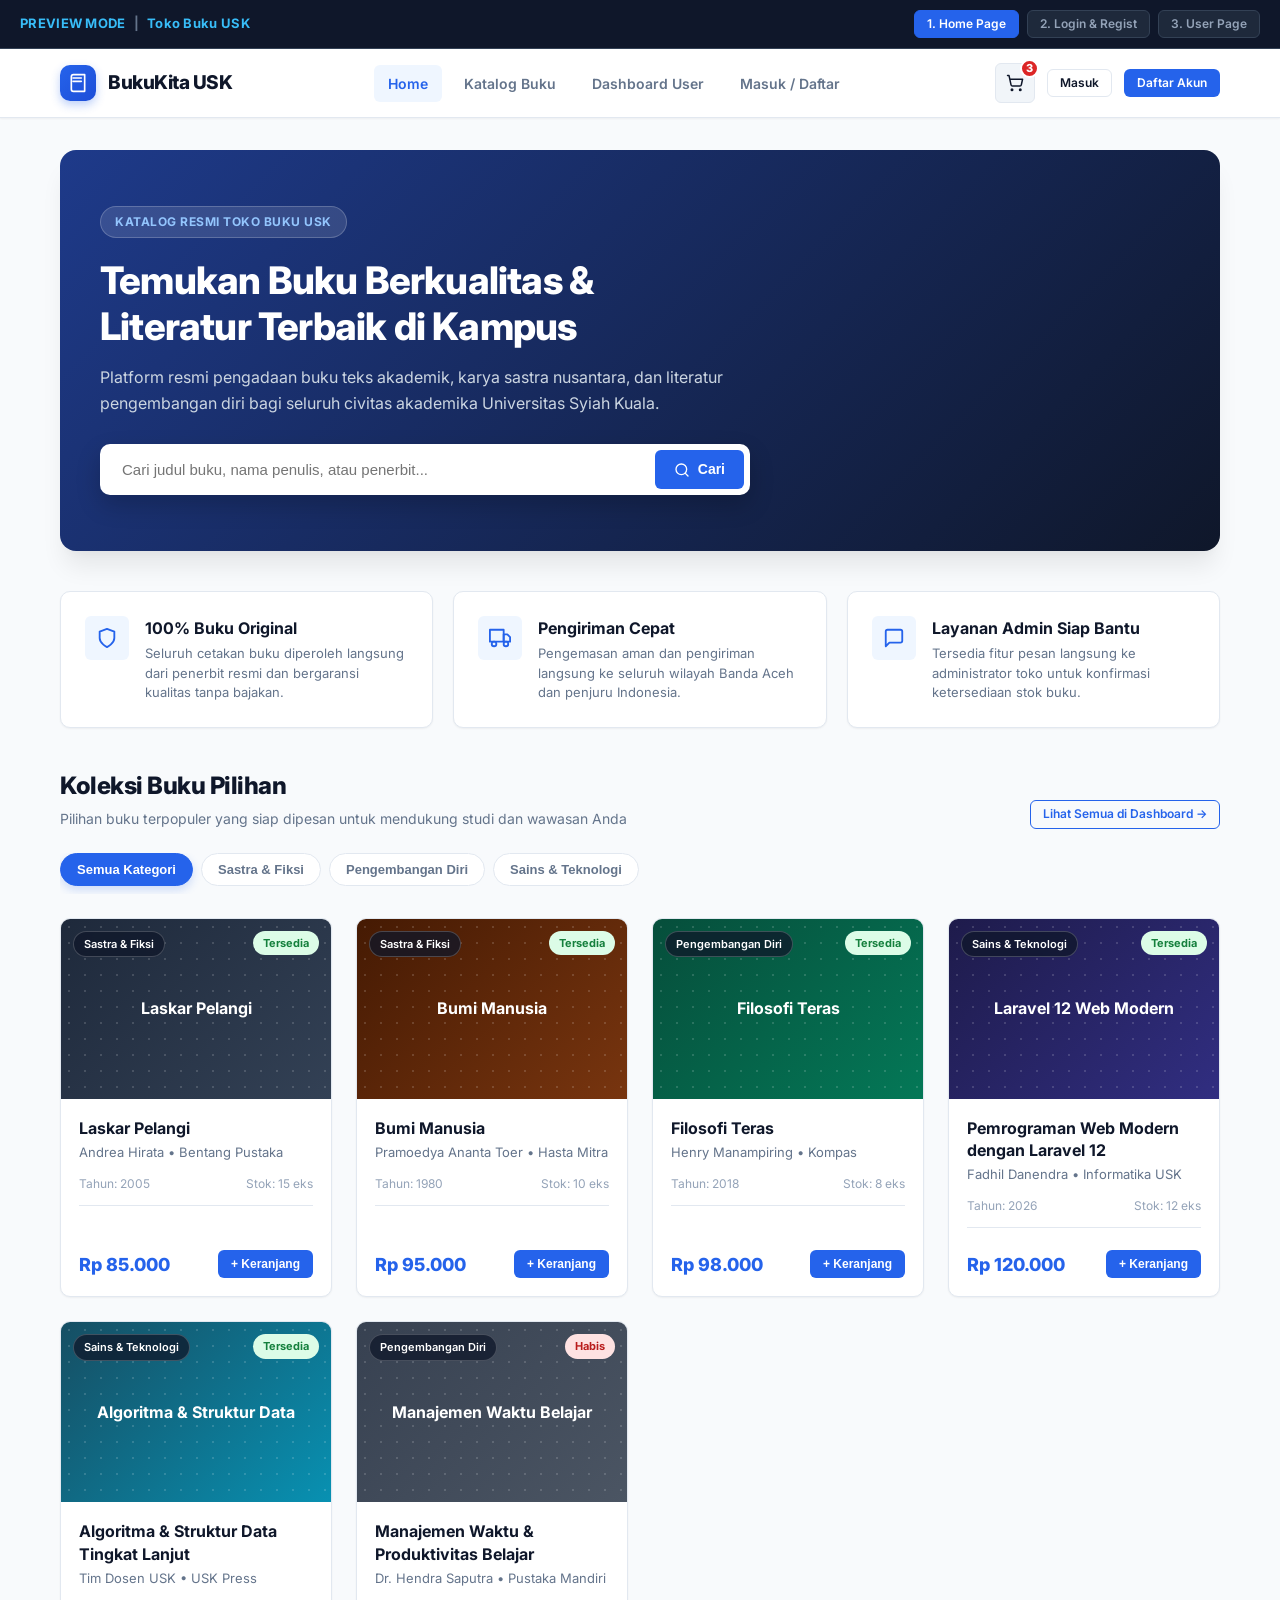
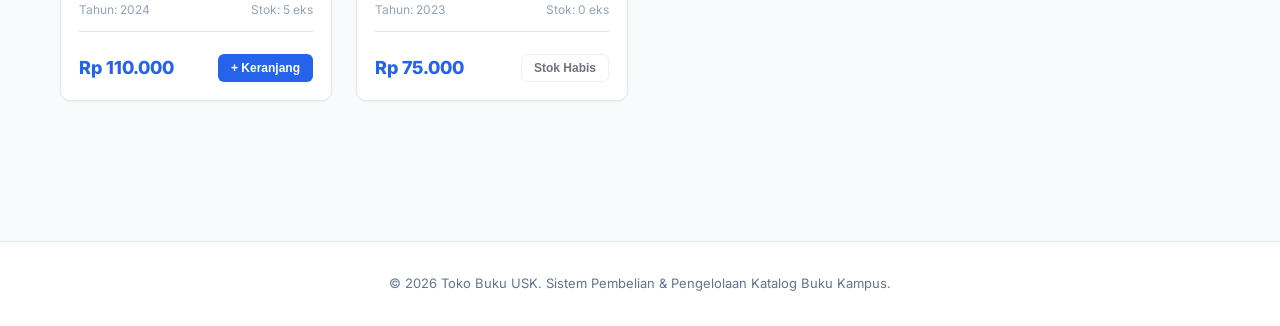
==== index.html @ 853ed067 "first commit: frontend preview Toko Buku USK" ====
<!DOCTYPE html>
<html lang="id">
<head>
    <meta charset="UTF-8">
    <meta name="viewport" content="width=device-width, initial-scale=1.0">
    <title>Toko Buku USK - Home & Katalog Buku</title>
    <link rel="preconnect" href="https://fonts.googleapis.com">
    <link rel="preconnect" href="https://fonts.gstatic.com" crossorigin>
    <link href="https://fonts.googleapis.com/css2?family=Inter:wght@400;500;600;700;800&display=swap" rel="stylesheet">
    <link rel="stylesheet" href="css/style.css">
</head>
<body>
    <div class="preview-bar">
        <div class="preview-bar-brand">
            <span>PREVIEW MODE</span>
            <span style="color: #64748b;">|</span>
            <span>Toko Buku USK</span>
        </div>
        <div class="preview-bar-links">
            <a href="index.html" class="preview-bar-link active">1. Home Page</a>
            <a href="auth.html" class="preview-bar-link">2. Login &amp; Regist</a>
            <a href="user.html" class="preview-bar-link">3. User Page</a>
        </div>
    </div>

    <header class="main-header">
        <div class="header-container">
            <a href="index.html" class="logo-brand">
                <div class="logo-icon">
                    <svg width="20" height="20" viewBox="0 0 24 24" fill="none" stroke="currentColor" stroke-width="2" stroke-linecap="round" stroke-linejoin="round"><path d="M4 19.5v-15A2.5 2.5 0 0 1 6.5 2H20v20H6.5a2.5 2.5 0 0 1-2.5-2.5Z"/><path d="M6 6h10"/><path d="M6 10h10"/></svg>
                </div>
                <span>BukuKita USK</span>
            </a>

            <nav class="main-nav">
                <a href="index.html" class="nav-item active">Home</a>
                <a href="#katalog" class="nav-item">Katalog Buku</a>
                <a href="user.html" class="nav-item">Dashboard User</a>
                <a href="auth.html" class="nav-item">Masuk / Daftar</a>
            </nav>

            <div class="header-actions">
                <a href="user.html" class="cart-button" title="Keranjang Belanja">
                    <svg width="18" height="18" viewBox="0 0 24 24" fill="none" stroke="currentColor" stroke-width="2" stroke-linecap="round" stroke-linejoin="round"><circle cx="8" cy="21" r="1"/><circle cx="19" cy="21" r="1"/><path d="M2.05 2.05h2l2.66 12.42a2 2 0 0 0 2 1.58h9.78a2 2 0 0 0 1.95-1.57l1.65-7.43H5.12"/></svg>
                    <span class="cart-count">3</span>
                </a>
                <a href="auth.html" class="btn btn-secondary btn-sm">Masuk</a>
                <a href="auth.html" class="btn btn-primary btn-sm">Daftar Akun</a>
            </div>
        </div>
    </header>

    <main class="container">
        <section class="hero-section">
            <div class="hero-content">
                <div class="hero-tag">
                    <span>KATALOG RESMI TOKO BUKU USK</span>
                </div>
                <h1 class="hero-title">Temukan Buku Berkualitas &amp; Literatur Terbaik di Kampus</h1>
                <p class="hero-subtitle">Platform resmi pengadaan buku teks akademik, karya sastra nusantara, dan literatur pengembangan diri bagi seluruh civitas akademika Universitas Syiah Kuala.</p>
                <div class="hero-search-box">
                    <input type="text" class="hero-search-input" id="search-input" placeholder="Cari judul buku, nama penulis, atau penerbit..." onkeyup="searchBooks(this.value)">
                    <button class="btn btn-primary" onclick="searchBooks(document.getElementById('search-input').value)">
                        <svg width="16" height="16" viewBox="0 0 24 24" fill="none" stroke="currentColor" stroke-width="2" stroke-linecap="round" stroke-linejoin="round"><circle cx="11" cy="11" r="8"/><path d="m21 21-4.3-4.3"/></svg>
                        <span>Cari</span>
                    </button>
                </div>
            </div>
        </section>

        <section class="features-grid">
            <div class="feature-card">
                <div class="feature-icon-wrapper">
                    <svg width="22" height="22" viewBox="0 0 24 24" fill="none" stroke="currentColor" stroke-width="2" stroke-linecap="round" stroke-linejoin="round"><path d="M12 22s8-4 8-10V5l-8-3-8 3v7c0 6 8 10 8 10z"/></svg>
                </div>
                <div>
                    <h3 class="feature-title">100% Buku Original</h3>
                    <p class="feature-desc">Seluruh cetakan buku diperoleh langsung dari penerbit resmi dan bergaransi kualitas tanpa bajakan.</p>
                </div>
            </div>
            <div class="feature-card">
                <div class="feature-icon-wrapper">
                    <svg width="22" height="22" viewBox="0 0 24 24" fill="none" stroke="currentColor" stroke-width="2" stroke-linecap="round" stroke-linejoin="round"><rect x="1" y="3" width="15" height="13"/><polygon points="16 8 20 8 23 11 23 16 16 16 16 8"/><circle cx="5.5" cy="18.5" r="2.5"/><circle cx="18.5" cy="18.5" r="2.5"/></svg>
                </div>
                <div>
                    <h3 class="feature-title">Pengiriman Cepat</h3>
                    <p class="feature-desc">Pengemasan aman dan pengiriman langsung ke seluruh wilayah Banda Aceh dan penjuru Indonesia.</p>
                </div>
            </div>
            <div class="feature-card">
                <div class="feature-icon-wrapper">
                    <svg width="22" height="22" viewBox="0 0 24 24" fill="none" stroke="currentColor" stroke-width="2" stroke-linecap="round" stroke-linejoin="round"><path d="M21 15a2 2 0 0 1-2 2H7l-4 4V5a2 2 0 0 1 2-2h14a2 2 0 0 1 2 2z"/></svg>
                </div>
                <div>
                    <h3 class="feature-title">Layanan Admin Siap Bantu</h3>
                    <p class="feature-desc">Tersedia fitur pesan langsung ke administrator toko untuk konfirmasi ketersediaan stok buku.</p>
                </div>
            </div>
        </section>

        <section id="katalog">
            <div class="section-header">
                <div>
                    <h2 class="section-title">Koleksi Buku Pilihan</h2>
                    <p class="section-desc">Pilihan buku terpopuler yang siap dipesan untuk mendukung studi dan wawasan Anda</p>
                </div>
                <a href="user.html" class="btn btn-outline btn-sm">Lihat Semua di Dashboard &rarr;</a>
            </div>

            <div class="category-filter-bar">
                <button class="category-pill active" onclick="filterCategory('all', this)">Semua Kategori</button>
                <button class="category-pill" onclick="filterCategory('Sastra & Fiksi', this)">Sastra &amp; Fiksi</button>
                <button class="category-pill" onclick="filterCategory('Pengembangan Diri', this)">Pengembangan Diri</button>
                <button class="category-pill" onclick="filterCategory('Sains & Teknologi', this)">Sains &amp; Teknologi</button>
            </div>

            <div class="book-grid">
                <div class="book-card" data-category="Sastra & Fiksi" data-title="Laskar Pelangi" data-author="Andrea Hirata">
                    <div class="book-cover">
                        <div class="book-cover-pattern"></div>
                        <span class="book-category-badge">Sastra &amp; Fiksi</span>
                        <span class="book-status-badge badge-tersedia">Tersedia</span>
                        <div class="book-cover-content">
                            <div class="book-cover-title">Laskar Pelangi</div>
                        </div>
                    </div>
                    <div class="book-body">
                        <h3 class="book-title">Laskar Pelangi</h3>
                        <p class="book-author">Andrea Hirata &bull; Bentang Pustaka</p>
                        <div class="book-meta">
                            <span>Tahun: 2005</span>
                            <span>Stok: 15 eks</span>
                        </div>
                        <div class="book-price-row">
                            <span class="book-price">Rp 85.000</span>
                            <button class="btn btn-primary btn-sm" onclick="addToCart(1)">+ Keranjang</button>
                        </div>
                    </div>
                </div>

                <div class="book-card" data-category="Sastra & Fiksi" data-title="Bumi Manusia" data-author="Pramoedya Ananta Toer">
                    <div class="book-cover" style="background: linear-gradient(135deg, #451a03, #78350f);">
                        <div class="book-cover-pattern"></div>
                        <span class="book-category-badge">Sastra &amp; Fiksi</span>
                        <span class="book-status-badge badge-tersedia">Tersedia</span>
                        <div class="book-cover-content">
                            <div class="book-cover-title">Bumi Manusia</div>
                        </div>
                    </div>
                    <div class="book-body">
                        <h3 class="book-title">Bumi Manusia</h3>
                        <p class="book-author">Pramoedya Ananta Toer &bull; Hasta Mitra</p>
                        <div class="book-meta">
                            <span>Tahun: 1980</span>
                            <span>Stok: 10 eks</span>
                        </div>
                        <div class="book-price-row">
                            <span class="book-price">Rp 95.000</span>
                            <button class="btn btn-primary btn-sm" onclick="addToCart(2)">+ Keranjang</button>
                        </div>
                    </div>
                </div>

                <div class="book-card" data-category="Pengembangan Diri" data-title="Filosofi Teras" data-author="Henry Manampiring">
                    <div class="book-cover" style="background: linear-gradient(135deg, #064e3b, #047857);">
                        <div class="book-cover-pattern"></div>
                        <span class="book-category-badge">Pengembangan Diri</span>
                        <span class="book-status-badge badge-tersedia">Tersedia</span>
                        <div class="book-cover-content">
                            <div class="book-cover-title">Filosofi Teras</div>
                        </div>
                    </div>
                    <div class="book-body">
                        <h3 class="book-title">Filosofi Teras</h3>
                        <p class="book-author">Henry Manampiring &bull; Kompas</p>
                        <div class="book-meta">
                            <span>Tahun: 2018</span>
                            <span>Stok: 8 eks</span>
                        </div>
                        <div class="book-price-row">
                            <span class="book-price">Rp 98.000</span>
                            <button class="btn btn-primary btn-sm" onclick="addToCart(3)">+ Keranjang</button>
                        </div>
                    </div>
                </div>

                <div class="book-card" data-category="Sains & Teknologi" data-title="Pemrograman Web Modern dengan Laravel 12" data-author="Fadhil Danendra">
                    <div class="book-cover" style="background: linear-gradient(135deg, #1e1b4b, #312e81);">
                        <div class="book-cover-pattern"></div>
                        <span class="book-category-badge">Sains &amp; Teknologi</span>
                        <span class="book-status-badge badge-tersedia">Tersedia</span>
                        <div class="book-cover-content">
                            <div class="book-cover-title">Laravel 12 Web Modern</div>
                        </div>
                    </div>
                    <div class="book-body">
                        <h3 class="book-title">Pemrograman Web Modern dengan Laravel 12</h3>
                        <p class="book-author">Fadhil Danendra &bull; Informatika USK</p>
                        <div class="book-meta">
                            <span>Tahun: 2026</span>
                            <span>Stok: 12 eks</span>
                        </div>
                        <div class="book-price-row">
                            <span class="book-price">Rp 120.000</span>
                            <button class="btn btn-primary btn-sm" onclick="addToCart(4)">+ Keranjang</button>
                        </div>
                    </div>
                </div>

                <div class="book-card" data-category="Sains & Teknologi" data-title="Algoritma & Struktur Data Tingkat Lanjut" data-author="Tim Dosen USK">
                    <div class="book-cover" style="background: linear-gradient(135deg, #164e63, #0891b2);">
                        <div class="book-cover-pattern"></div>
                        <span class="book-category-badge">Sains &amp; Teknologi</span>
                        <span class="book-status-badge badge-tersedia">Tersedia</span>
                        <div class="book-cover-content">
                            <div class="book-cover-title">Algoritma &amp; Struktur Data</div>
                        </div>
                    </div>
                    <div class="book-body">
                        <h3 class="book-title">Algoritma &amp; Struktur Data Tingkat Lanjut</h3>
                        <p class="book-author">Tim Dosen USK &bull; USK Press</p>
                        <div class="book-meta">
                            <span>Tahun: 2024</span>
                            <span>Stok: 5 eks</span>
                        </div>
                        <div class="book-price-row">
                            <span class="book-price">Rp 110.000</span>
                            <button class="btn btn-primary btn-sm" onclick="addToCart(5)">+ Keranjang</button>
                        </div>
                    </div>
                </div>

                <div class="book-card" data-category="Pengembangan Diri" data-title="Manajemen Waktu & Produktivitas Belajar" data-author="Dr. Hendra Saputra">
                    <div class="book-cover" style="background: linear-gradient(135deg, #374151, #4b5563);">
                        <div class="book-cover-pattern"></div>
                        <span class="book-category-badge">Pengembangan Diri</span>
                        <span class="book-status-badge badge-habis">Habis</span>
                        <div class="book-cover-content">
                            <div class="book-cover-title">Manajemen Waktu Belajar</div>
                        </div>
                    </div>
                    <div class="book-body">
                        <h3 class="book-title">Manajemen Waktu &amp; Produktivitas Belajar</h3>
                        <p class="book-author">Dr. Hendra Saputra &bull; Pustaka Mandiri</p>
                        <div class="book-meta">
                            <span>Tahun: 2023</span>
                            <span>Stok: 0 eks</span>
                        </div>
                        <div class="book-price-row">
                            <span class="book-price">Rp 75.000</span>
                            <button class="btn btn-secondary btn-sm" disabled style="opacity:0.6; cursor:not-allowed;">Stok Habis</button>
                        </div>
                    </div>
                </div>
            </div>
        </section>
    </main>

    <footer class="footer">
        <p>&copy; 2026 Toko Buku USK. Sistem Pembelian &amp; Pengelolaan Katalog Buku Kampus.</p>
    </footer>

    <script src="js/app.js"></script>
</body>
</html>
---- css/style.css ----
:root {
    --primary: #2563eb;
    --primary-hover: #1d4ed8;
    --primary-light: #eff6ff;
    --primary-border: #bfdbfe;
    --success: #16a34a;
    --success-light: #f0fdf4;
    --success-border: #bbf7d0;
    --warning: #d97706;
    --warning-light: #fffbeb;
    --warning-border: #fde68a;
    --danger: #dc2626;
    --danger-light: #fef2f2;
    --danger-border: #fecaca;
    --background: #f8fafc;
    --surface: #ffffff;
    --surface-secondary: #f1f5f9;
    --text-main: #0f172a;
    --text-muted: #64748b;
    --text-light: #94a3b8;
    --border-color: #e2e8f0;
    --border-dark: #cbd5e1;
    --radius-sm: 6px;
    --radius: 10px;
    --radius-lg: 16px;
    --radius-full: 9999px;
    --shadow-sm: 0 1px 2px 0 rgba(0, 0, 0, 0.05);
    --shadow: 0 4px 6px -1px rgba(0, 0, 0, 0.06), 0 2px 4px -2px rgba(0, 0, 0, 0.04);
    --shadow-md: 0 10px 15px -3px rgba(0, 0, 0, 0.08), 0 4px 6px -4px rgba(0, 0, 0, 0.03);
    --shadow-lg: 0 20px 25px -5px rgba(0, 0, 0, 0.08), 0 8px 10px -6px rgba(0, 0, 0, 0.03);
    --transition: all 0.2s ease-in-out;
}

* {
    box-sizing: border-box;
    margin: 0;
    padding: 0;
}

body {
    font-family: 'Inter', system-ui, -apple-system, BlinkMacSystemFont, 'Segoe UI', Roboto, sans-serif;
    background-color: var(--background);
    color: var(--text-main);
    line-height: 1.5;
    -webkit-font-smoothing: antialiased;
}

a {
    color: var(--primary);
    text-decoration: none;
    transition: var(--transition);
}

a:hover {
    color: var(--primary-hover);
}

.preview-bar {
    background: #0f172a;
    color: #e2e8f0;
    font-size: 13px;
    padding: 10px 20px;
    display: flex;
    justify-content: space-between;
    align-items: center;
    border-bottom: 1px solid #334155;
    position: sticky;
    top: 0;
    z-index: 1000;
}

.preview-bar-brand {
    display: flex;
    align-items: center;
    gap: 8px;
    font-weight: 700;
    color: #38bdf8;
    letter-spacing: 0.3px;
}

.preview-bar-links {
    display: flex;
    gap: 8px;
}

.preview-bar-link {
    color: #94a3b8;
    padding: 4px 12px;
    border-radius: var(--radius-sm);
    font-size: 12px;
    font-weight: 600;
    background: #1e293b;
    border: 1px solid #334155;
    transition: var(--transition);
}

.preview-bar-link:hover,
.preview-bar-link.active {
    color: #ffffff;
    background: #2563eb;
    border-color: #2563eb;
}

.main-header {
    background: var(--surface);
    border-bottom: 1px solid var(--border-color);
    position: sticky;
    top: 41px;
    z-index: 900;
    box-shadow: var(--shadow-sm);
}

.header-container {
    max-width: 1200px;
    margin: 0 auto;
    padding: 14px 20px;
    display: flex;
    justify-content: space-between;
    align-items: center;
    gap: 20px;
}

.logo-brand {
    display: flex;
    align-items: center;
    gap: 12px;
    font-size: 19px;
    font-weight: 800;
    color: var(--text-main);
    letter-spacing: -0.5px;
}

.logo-icon {
    width: 36px;
    height: 36px;
    border-radius: var(--radius);
    background: linear-gradient(135deg, #2563eb, #1d4ed8);
    display: flex;
    align-items: center;
    justify-content: center;
    color: #ffffff;
    box-shadow: 0 4px 10px rgba(37, 99, 235, 0.3);
}

.main-nav {
    display: flex;
    align-items: center;
    gap: 8px;
}

.nav-item {
    padding: 8px 14px;
    font-size: 14px;
    font-weight: 600;
    color: var(--text-muted);
    border-radius: var(--radius-sm);
    transition: var(--transition);
}

.nav-item:hover,
.nav-item.active {
    color: var(--primary);
    background: var(--primary-light);
}

.header-actions {
    display: flex;
    align-items: center;
    gap: 12px;
}

.cart-button {
    position: relative;
    width: 40px;
    height: 40px;
    border-radius: var(--radius-sm);
    background: var(--surface-secondary);
    border: 1px solid var(--border-color);
    display: flex;
    align-items: center;
    justify-content: center;
    color: var(--text-main);
    cursor: pointer;
    transition: var(--transition);
}

.cart-button:hover {
    background: var(--primary-light);
    color: var(--primary);
    border-color: var(--primary-border);
}

.cart-count {
    position: absolute;
    top: -5px;
    right: -5px;
    background: var(--danger);
    color: #ffffff;
    font-size: 11px;
    font-weight: 800;
    width: 19px;
    height: 19px;
    border-radius: 50%;
    display: flex;
    align-items: center;
    justify-content: center;
    border: 2px solid var(--surface);
}

.user-profile-badge {
    display: flex;
    align-items: center;
    gap: 10px;
    padding: 6px 12px;
    background: var(--surface-secondary);
    border: 1px solid var(--border-color);
    border-radius: var(--radius-full);
}

.user-avatar {
    width: 28px;
    height: 28px;
    border-radius: 50%;
    background: var(--primary);
    color: #ffffff;
    font-size: 12px;
    font-weight: 700;
    display: flex;
    align-items: center;
    justify-content: center;
}

.user-name {
    font-size: 13px;
    font-weight: 600;
    color: var(--text-main);
}

.role-tag {
    font-size: 10px;
    font-weight: 700;
    padding: 2px 8px;
    border-radius: var(--radius-full);
    text-transform: uppercase;
    background: #dbeafe;
    color: #1e40af;
}

.btn {
    display: inline-flex;
    align-items: center;
    justify-content: center;
    gap: 8px;
    font-size: 14px;
    font-weight: 600;
    padding: 10px 18px;
    border-radius: var(--radius-sm);
    border: 1px solid transparent;
    cursor: pointer;
    transition: var(--transition);
    text-decoration: none;
    line-height: 1.2;
}

.btn-primary {
    background: var(--primary);
    color: #ffffff;
}

.btn-primary:hover {
    background: var(--primary-hover);
    color: #ffffff;
    box-shadow: 0 4px 12px rgba(37, 99, 235, 0.25);
}

.btn-secondary {
    background: var(--surface);
    color: var(--text-main);
    border-color: var(--border-color);
}

.btn-secondary:hover {
    background: var(--surface-secondary);
    color: var(--text-main);
}

.btn-success {
    background: var(--success);
    color: #ffffff;
}

.btn-success:hover {
    background: #15803d;
    color: #ffffff;
}

.btn-danger {
    background: var(--danger);
    color: #ffffff;
}

.btn-danger:hover {
    background: #b91c1c;
    color: #ffffff;
}

.btn-outline {
    background: transparent;
    color: var(--primary);
    border-color: var(--primary);
}

.btn-outline:hover {
    background: var(--primary-light);
    color: var(--primary-hover);
}

.btn-sm {
    padding: 6px 12px;
    font-size: 12px;
}

.btn-lg {
    padding: 12px 24px;
    font-size: 15px;
}

.btn-block {
    width: 100%;
}

.container {
    max-width: 1200px;
    margin: 0 auto;
    padding: 32px 20px;
}

.hero-section {
    background: linear-gradient(135deg, #1e3a8a, #0f172a);
    color: #ffffff;
    border-radius: var(--radius-lg);
    padding: 56px 40px;
    margin-bottom: 40px;
    position: relative;
    overflow: hidden;
    box-shadow: var(--shadow-lg);
}

.hero-content {
    max-width: 650px;
    position: relative;
    z-index: 2;
}

.hero-tag {
    display: inline-flex;
    align-items: center;
    gap: 6px;
    background: rgba(255, 255, 255, 0.12);
    border: 1px solid rgba(255, 255, 255, 0.2);
    color: #93c5fd;
    font-size: 12px;
    font-weight: 700;
    padding: 6px 14px;
    border-radius: var(--radius-full);
    margin-bottom: 20px;
    letter-spacing: 0.5px;
}

.hero-title {
    font-size: 38px;
    font-weight: 800;
    line-height: 1.2;
    margin-bottom: 16px;
    letter-spacing: -0.8px;
}

.hero-subtitle {
    font-size: 16px;
    color: #cbd5e1;
    margin-bottom: 28px;
    line-height: 1.6;
}

.hero-search-box {
    display: flex;
    gap: 8px;
    background: #ffffff;
    padding: 6px;
    border-radius: var(--radius);
    box-shadow: 0 10px 25px rgba(0, 0, 0, 0.2);
}

.hero-search-input {
    flex: 1;
    border: none;
    outline: none;
    padding: 10px 16px;
    font-size: 15px;
    color: var(--text-main);
    background: transparent;
}

.features-grid {
    display: grid;
    grid-template-columns: repeat(auto-fit, minmax(280px, 1fr));
    gap: 20px;
    margin-bottom: 40px;
}

.feature-card {
    background: var(--surface);
    border: 1px solid var(--border-color);
    border-radius: var(--radius);
    padding: 24px;
    display: flex;
    align-items: flex-start;
    gap: 16px;
    box-shadow: var(--shadow-sm);
    transition: var(--transition);
}

.feature-card:hover {
    transform: translateY(-2px);
    box-shadow: var(--shadow);
    border-color: var(--primary-border);
}

.feature-icon-wrapper {
    width: 44px;
    height: 44px;
    border-radius: var(--radius-sm);
    background: var(--primary-light);
    color: var(--primary);
    display: flex;
    align-items: center;
    justify-content: center;
    flex-shrink: 0;
}

.feature-title {
    font-size: 16px;
    font-weight: 700;
    color: var(--text-main);
    margin-bottom: 4px;
}

.feature-desc {
    font-size: 13px;
    color: var(--text-muted);
    line-height: 1.5;
}

.section-header {
    display: flex;
    justify-content: space-between;
    align-items: flex-end;
    margin-bottom: 24px;
    flex-wrap: wrap;
    gap: 16px;
}

.section-title {
    font-size: 24px;
    font-weight: 800;
    color: var(--text-main);
    letter-spacing: -0.5px;
}

.section-desc {
    font-size: 14px;
    color: var(--text-muted);
    margin-top: 4px;
}

.category-filter-bar {
    display: flex;
    gap: 8px;
    overflow-x: auto;
    padding-bottom: 8px;
    margin-bottom: 24px;
}

.category-pill {
    padding: 8px 16px;
    border-radius: var(--radius-full);
    font-size: 13px;
    font-weight: 600;
    background: var(--surface);
    color: var(--text-muted);
    border: 1px solid var(--border-color);
    cursor: pointer;
    white-space: nowrap;
    transition: var(--transition);
}

.category-pill:hover,
.category-pill.active {
    background: var(--primary);
    color: #ffffff;
    border-color: var(--primary);
    box-shadow: 0 4px 10px rgba(37, 99, 235, 0.2);
}

.book-grid {
    display: grid;
    grid-template-columns: repeat(auto-fill, minmax(260px, 1fr));
    gap: 24px;
    margin-bottom: 48px;
}

.book-card {
    background: var(--surface);
    border: 1px solid var(--border-color);
    border-radius: var(--radius);
    overflow: hidden;
    box-shadow: var(--shadow-sm);
    display: flex;
    flex-direction: column;
    transition: var(--transition);
}

.book-card:hover {
    transform: translateY(-4px);
    box-shadow: var(--shadow-md);
    border-color: var(--primary-border);
}

.book-cover {
    height: 180px;
    background: linear-gradient(135deg, #1e293b, #334155);
    position: relative;
    display: flex;
    align-items: center;
    justify-content: center;
    color: #ffffff;
    overflow: hidden;
}

.book-cover-pattern {
    position: absolute;
    inset: 0;
    opacity: 0.15;
    background-image: radial-gradient(#ffffff 1px, transparent 1px);
    background-size: 16px 16px;
}

.book-cover-content {
    position: relative;
    text-align: center;
    padding: 16px;
}

.book-cover-title {
    font-size: 16px;
    font-weight: 700;
    line-height: 1.3;
}

.book-category-badge {
    position: absolute;
    top: 12px;
    left: 12px;
    background: rgba(15, 23, 42, 0.75);
    backdrop-filter: blur(4px);
    color: #ffffff;
    font-size: 11px;
    font-weight: 600;
    padding: 4px 10px;
    border-radius: var(--radius-full);
    border: 1px solid rgba(255, 255, 255, 0.2);
}

.book-status-badge {
    position: absolute;
    top: 12px;
    right: 12px;
    font-size: 11px;
    font-weight: 700;
    padding: 4px 10px;
    border-radius: var(--radius-full);
}

.badge-tersedia {
    background: #dcfce7;
    color: #15803d;
}

.badge-habis {
    background: #fee2e2;
    color: #b91c1c;
}

.badge-pending {
    background: #fef3c7;
    color: #b45309;
}

.book-body {
    padding: 18px;
    display: flex;
    flex-direction: column;
    flex: 1;
}

.book-title {
    font-size: 16px;
    font-weight: 700;
    color: var(--text-main);
    margin-bottom: 4px;
    line-height: 1.4;
}

.book-author {
    font-size: 13px;
    color: var(--text-muted);
    margin-bottom: 12px;
}

.book-meta {
    font-size: 12px;
    color: var(--text-light);
    display: flex;
    justify-content: space-between;
    margin-bottom: 14px;
    padding-bottom: 12px;
    border-bottom: 1px solid var(--border-color);
}

.book-price-row {
    display: flex;
    justify-content: space-between;
    align-items: center;
    margin-top: auto;
    padding-top: 8px;
}

.book-price {
    font-size: 18px;
    font-weight: 800;
    color: var(--primary);
}

.auth-wrapper {
    min-height: calc(100vh - 180px);
    display: flex;
    align-items: center;
    justify-content: center;
    padding: 40px 20px;
}

.auth-card {
    background: var(--surface);
    border: 1px solid var(--border-color);
    border-radius: var(--radius-lg);
    box-shadow: var(--shadow-md);
    width: 100%;
    max-width: 480px;
    overflow: hidden;
}

.auth-tabs {
    display: flex;
    border-bottom: 1px solid var(--border-color);
    background: var(--surface-secondary);
}

.auth-tab {
    flex: 1;
    text-align: center;
    padding: 16px;
    font-size: 14px;
    font-weight: 700;
    color: var(--text-muted);
    cursor: pointer;
    border-bottom: 2px solid transparent;
    transition: var(--transition);
}

.auth-tab.active {
    color: var(--primary);
    background: var(--surface);
    border-bottom-color: var(--primary);
}

.auth-body {
    padding: 32px;
}

.form-group {
    margin-bottom: 20px;
}

.form-label {
    display: block;
    font-size: 13px;
    font-weight: 600;
    color: var(--text-main);
    margin-bottom: 6px;
}

.form-control {
    width: 100%;
    padding: 10px 14px;
    font-size: 14px;
    border: 1px solid var(--border-color);
    border-radius: var(--radius-sm);
    color: var(--text-main);
    background: var(--surface);
    transition: var(--transition);
    outline: none;
}

.form-control:focus {
    border-color: var(--primary);
    box-shadow: 0 0 0 3px rgba(37, 99, 235, 0.15);
}

.form-hint {
    font-size: 12px;
    color: var(--text-muted);
    margin-top: 4px;
}

.alert {
    padding: 12px 16px;
    border-radius: var(--radius-sm);
    font-size: 13px;
    margin-bottom: 20px;
    display: flex;
    align-items: center;
    justify-content: space-between;
    gap: 12px;
}

.alert-success {
    background: var(--success-light);
    color: #15803d;
    border: 1px solid var(--success-border);
}

.alert-danger {
    background: var(--danger-light);
    color: #b91c1c;
    border: 1px solid var(--danger-border);
}

.alert-info {
    background: var(--primary-light);
    color: #1d4ed8;
    border: 1px solid var(--primary-border);
}

.card {
    background: var(--surface);
    border: 1px solid var(--border-color);
    border-radius: var(--radius);
    padding: 24px;
    box-shadow: var(--shadow-sm);
    margin-bottom: 24px;
}

.stats-grid {
    display: grid;
    grid-template-columns: repeat(auto-fit, minmax(220px, 1fr));
    gap: 20px;
    margin-bottom: 28px;
}

.stat-card {
    background: var(--surface);
    border: 1px solid var(--border-color);
    border-radius: var(--radius);
    padding: 20px;
    display: flex;
    align-items: center;
    gap: 16px;
    box-shadow: var(--shadow-sm);
}

.stat-icon {
    width: 48px;
    height: 48px;
    border-radius: var(--radius);
    display: flex;
    align-items: center;
    justify-content: center;
    flex-shrink: 0;
}

.stat-val {
    font-size: 24px;
    font-weight: 800;
    color: var(--text-main);
    line-height: 1.2;
}

.stat-lbl {
    font-size: 12px;
    color: var(--text-muted);
    font-weight: 600;
    margin-top: 2px;
}

.tab-nav {
    display: flex;
    gap: 8px;
    border-bottom: 1px solid var(--border-color);
    margin-bottom: 24px;
    overflow-x: auto;
}

.tab-btn {
    padding: 12px 20px;
    font-size: 14px;
    font-weight: 700;
    color: var(--text-muted);
    border: none;
    background: transparent;
    cursor: pointer;
    border-bottom: 2px solid transparent;
    display: flex;
    align-items: center;
    gap: 8px;
    white-space: nowrap;
    transition: var(--transition);
}

.tab-btn:hover,
.tab-btn.active {
    color: var(--primary);
    border-bottom-color: var(--primary);
}

.table-responsive {
    overflow-x: auto;
}

.data-table {
    width: 100%;
    border-collapse: collapse;
    font-size: 13px;
    text-align: left;
}

.data-table th {
    background: var(--surface-secondary);
    color: var(--text-muted);
    font-weight: 700;
    padding: 12px 16px;
    border-bottom: 1px solid var(--border-color);
}

.data-table td {
    padding: 14px 16px;
    border-bottom: 1px solid var(--border-color);
    color: var(--text-main);
}

.data-table tr:hover {
    background: #f8fafc;
}

.toast {
    position: fixed;
    bottom: 24px;
    right: 24px;
    background: #0f172a;
    color: #ffffff;
    padding: 14px 20px;
    border-radius: var(--radius);
    box-shadow: var(--shadow-lg);
    font-size: 14px;
    font-weight: 600;
    display: flex;
    align-items: center;
    gap: 12px;
    z-index: 2000;
    opacity: 0;
    transform: translateY(20px);
    transition: var(--transition);
    pointer-events: none;
}

.toast.show {
    opacity: 1;
    transform: translateY(0);
    pointer-events: auto;
}

.footer {
    background: var(--surface);
    border-top: 1px solid var(--border-color);
    padding: 32px 20px;
    text-align: center;
    font-size: 13px;
    color: var(--text-muted);
    margin-top: 60px;
}

@media (max-width: 768px) {
    .header-container {
        flex-direction: column;
        align-items: flex-start;
    }
    .main-nav {
        width: 100%;
        overflow-x: auto;
        padding-bottom: 8px;
    }
    .hero-title {
        font-size: 28px;
    }
    .hero-section {
        padding: 36px 20px;
    }
}
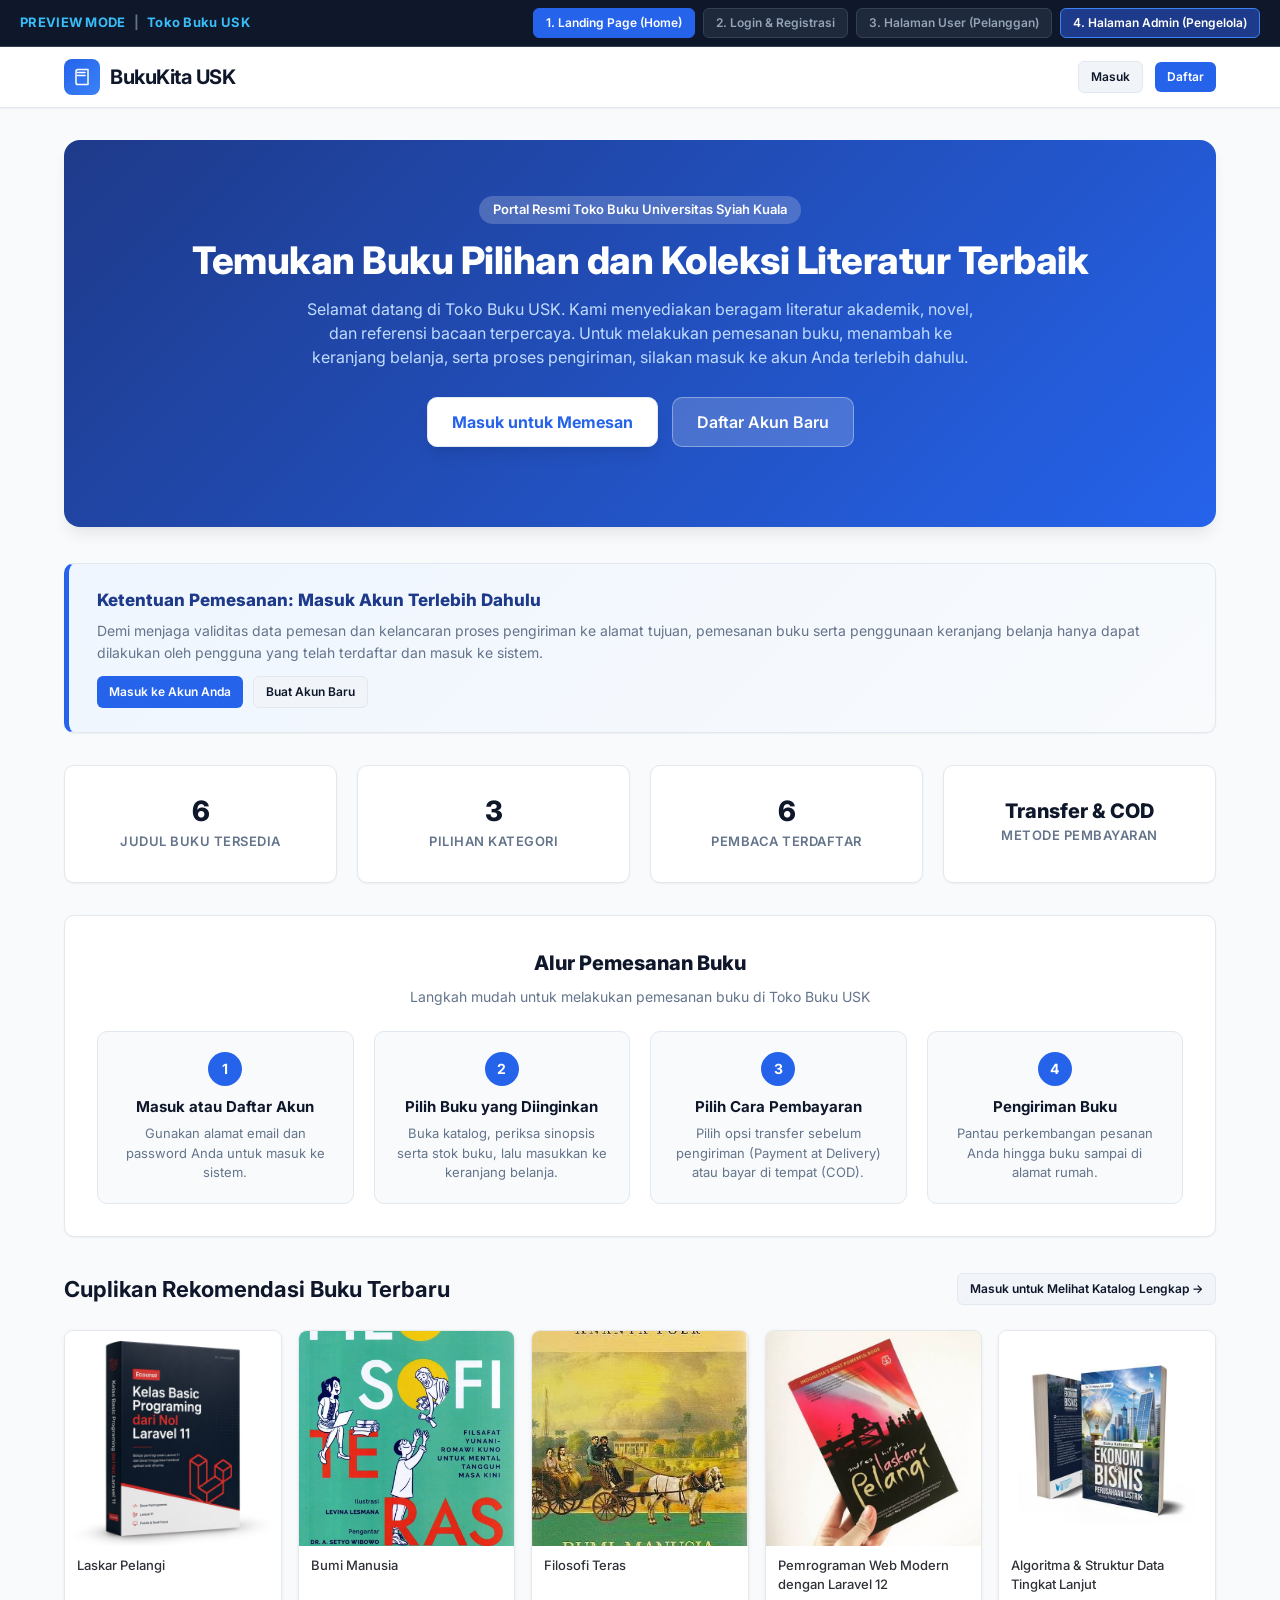
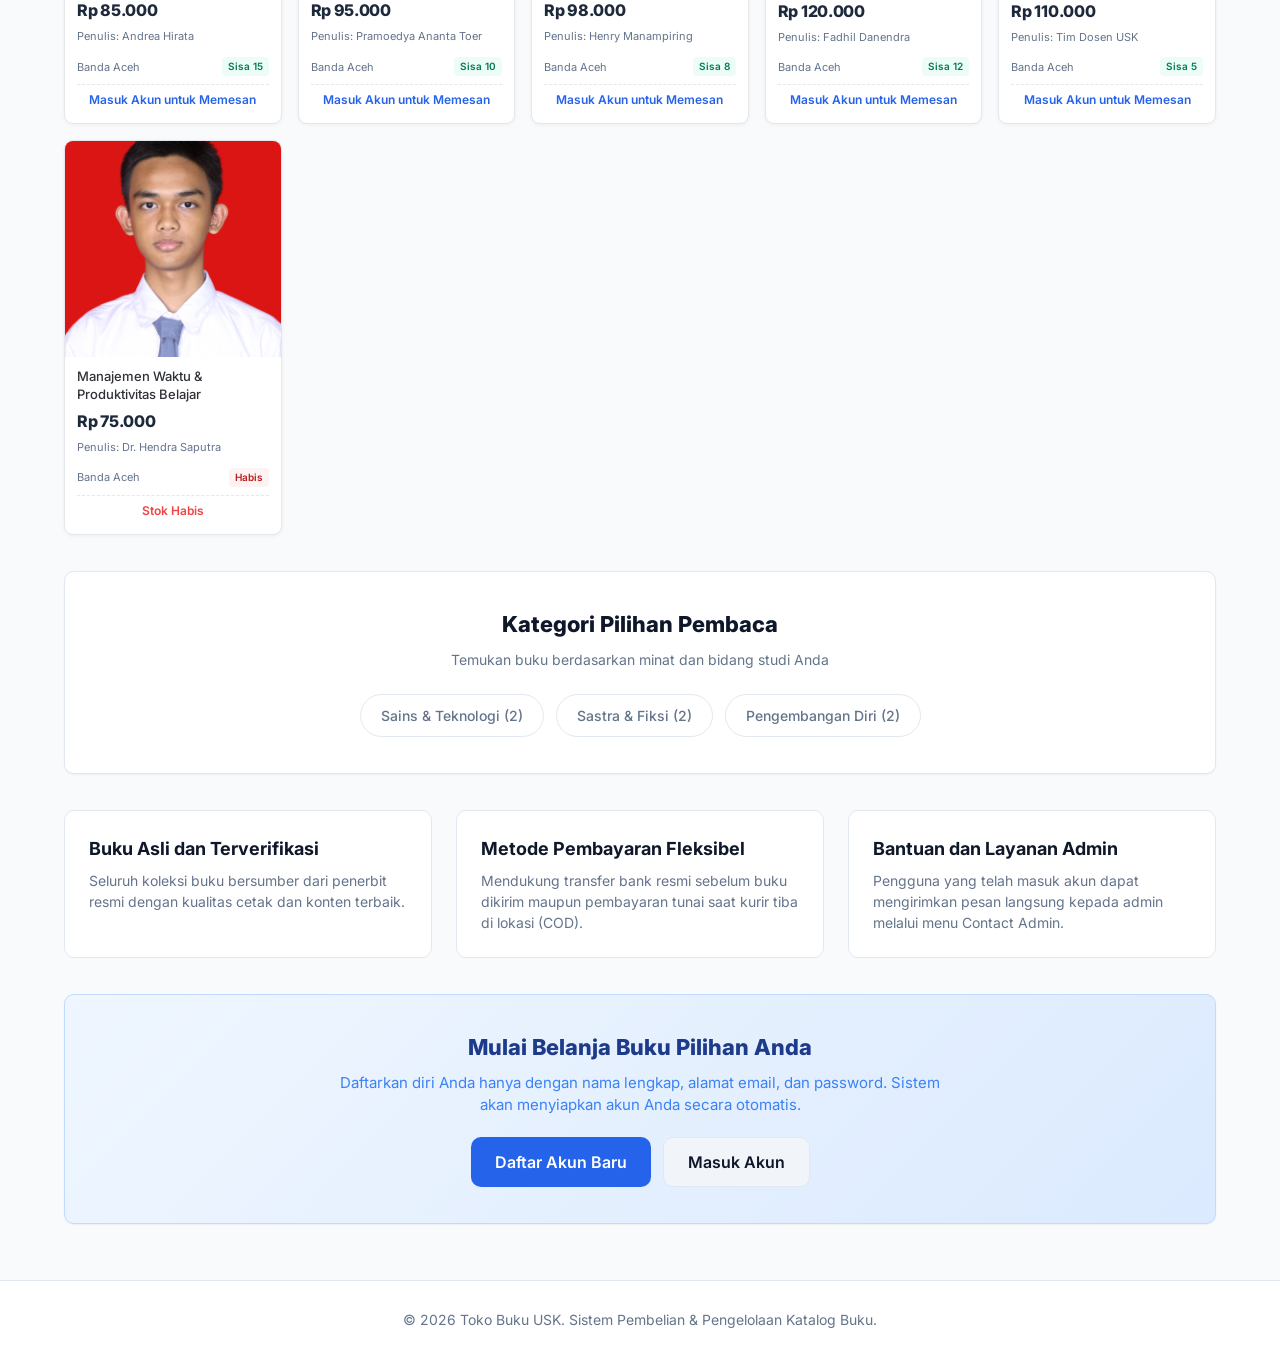
==== commit 6082fccf: "feat: sinkronisasi antarmuka identik dengan website asli dan tambah preview admin" ====
--- a/index.html
+++ b/index.html
@@ -3,7 +3,7 @@
 <head>
     <meta charset="UTF-8">
     <meta name="viewport" content="width=device-width, initial-scale=1.0">
-    <title>Toko Buku USK - Home & Katalog Buku</title>
+    <title>Toko Buku USK - Selamat Datang di Toko Buku Pilihan Anda</title>
     <link rel="preconnect" href="https://fonts.googleapis.com">
     <link rel="preconnect" href="https://fonts.gstatic.com" crossorigin>
     <link href="https://fonts.googleapis.com/css2?family=Inter:wght@400;500;600;700;800&display=swap" rel="stylesheet">
@@ -17,250 +17,288 @@
             <span>Toko Buku USK</span>
         </div>
         <div class="preview-bar-links">
-            <a href="index.html" class="preview-bar-link active">1. Home Page</a>
-            <a href="auth.html" class="preview-bar-link">2. Login &amp; Regist</a>
-            <a href="user.html" class="preview-bar-link">3. User Page</a>
+            <a href="index.html" class="preview-bar-link active">1. Landing Page (Home)</a>
+            <a href="auth.html" class="preview-bar-link">2. Login &amp; Registrasi</a>
+            <a href="user.html" class="preview-bar-link">3. Halaman User (Pelanggan)</a>
+            <a href="admin.html" class="preview-bar-link" style="background: #1e3a8a; border-color: #3b82f6; color: #ffffff;">4. Halaman Admin (Pengelola)</a>
         </div>
     </div>
 
-    <header class="main-header">
-        <div class="header-container">
-            <a href="index.html" class="logo-brand">
-                <div class="logo-icon">
-                    <svg width="20" height="20" viewBox="0 0 24 24" fill="none" stroke="currentColor" stroke-width="2" stroke-linecap="round" stroke-linejoin="round"><path d="M4 19.5v-15A2.5 2.5 0 0 1 6.5 2H20v20H6.5a2.5 2.5 0 0 1-2.5-2.5Z"/><path d="M6 6h10"/><path d="M6 10h10"/></svg>
+    <header class="navbar">
+        <div class="nav-container">
+            <a href="index.html" class="nav-brand">
+                <div class="nav-brand-icon">
+                    <svg width="18" height="18" viewBox="0 0 24 24" fill="none" stroke="currentColor" stroke-width="2" stroke-linecap="round" stroke-linejoin="round" style="color: #ffffff;"><path d="M4 19.5v-15A2.5 2.5 0 0 1 6.5 2H20v20H6.5a2.5 2.5 0 0 1-2.5-2.5Z"/><path d="M6 6h10"/><path d="M6 10h10"/></svg>
                 </div>
                 <span>BukuKita USK</span>
             </a>
 
-            <nav class="main-nav">
-                <a href="index.html" class="nav-item active">Home</a>
-                <a href="#katalog" class="nav-item">Katalog Buku</a>
-                <a href="user.html" class="nav-item">Dashboard User</a>
-                <a href="auth.html" class="nav-item">Masuk / Daftar</a>
+            <nav class="nav-menu">
             </nav>
 
-            <div class="header-actions">
-                <a href="user.html" class="cart-button" title="Keranjang Belanja">
-                    <svg width="18" height="18" viewBox="0 0 24 24" fill="none" stroke="currentColor" stroke-width="2" stroke-linecap="round" stroke-linejoin="round"><circle cx="8" cy="21" r="1"/><circle cx="19" cy="21" r="1"/><path d="M2.05 2.05h2l2.66 12.42a2 2 0 0 0 2 1.58h9.78a2 2 0 0 0 1.95-1.57l1.65-7.43H5.12"/></svg>
-                    <span class="cart-count">3</span>
-                </a>
+            <div class="nav-right">
                 <a href="auth.html" class="btn btn-secondary btn-sm">Masuk</a>
-                <a href="auth.html" class="btn btn-primary btn-sm">Daftar Akun</a>
+                <a href="auth.html" class="btn btn-primary btn-sm">Daftar</a>
             </div>
         </div>
     </header>
 
     <main class="container">
-        <section class="hero-section">
-            <div class="hero-content">
-                <div class="hero-tag">
-                    <span>KATALOG RESMI TOKO BUKU USK</span>
-                </div>
-                <h1 class="hero-title">Temukan Buku Berkualitas &amp; Literatur Terbaik di Kampus</h1>
-                <p class="hero-subtitle">Platform resmi pengadaan buku teks akademik, karya sastra nusantara, dan literatur pengembangan diri bagi seluruh civitas akademika Universitas Syiah Kuala.</p>
-                <div class="hero-search-box">
-                    <input type="text" class="hero-search-input" id="search-input" placeholder="Cari judul buku, nama penulis, atau penerbit..." onkeyup="searchBooks(this.value)">
-                    <button class="btn btn-primary" onclick="searchBooks(document.getElementById('search-input').value)">
-                        <svg width="16" height="16" viewBox="0 0 24 24" fill="none" stroke="currentColor" stroke-width="2" stroke-linecap="round" stroke-linejoin="round"><circle cx="11" cy="11" r="8"/><path d="m21 21-4.3-4.3"/></svg>
-                        <span>Cari</span>
-                    </button>
-                </div>
-            </div>
-        </section>
-
-        <section class="features-grid">
-            <div class="feature-card">
-                <div class="feature-icon-wrapper">
-                    <svg width="22" height="22" viewBox="0 0 24 24" fill="none" stroke="currentColor" stroke-width="2" stroke-linecap="round" stroke-linejoin="round"><path d="M12 22s8-4 8-10V5l-8-3-8 3v7c0 6 8 10 8 10z"/></svg>
-                </div>
-                <div>
-                    <h3 class="feature-title">100% Buku Original</h3>
-                    <p class="feature-desc">Seluruh cetakan buku diperoleh langsung dari penerbit resmi dan bergaransi kualitas tanpa bajakan.</p>
-                </div>
-            </div>
-            <div class="feature-card">
-                <div class="feature-icon-wrapper">
-                    <svg width="22" height="22" viewBox="0 0 24 24" fill="none" stroke="currentColor" stroke-width="2" stroke-linecap="round" stroke-linejoin="round"><rect x="1" y="3" width="15" height="13"/><polygon points="16 8 20 8 23 11 23 16 16 16 16 8"/><circle cx="5.5" cy="18.5" r="2.5"/><circle cx="18.5" cy="18.5" r="2.5"/></svg>
-                </div>
-                <div>
-                    <h3 class="feature-title">Pengiriman Cepat</h3>
-                    <p class="feature-desc">Pengemasan aman dan pengiriman langsung ke seluruh wilayah Banda Aceh dan penjuru Indonesia.</p>
-                </div>
-            </div>
-            <div class="feature-card">
-                <div class="feature-icon-wrapper">
-                    <svg width="22" height="22" viewBox="0 0 24 24" fill="none" stroke="currentColor" stroke-width="2" stroke-linecap="round" stroke-linejoin="round"><path d="M21 15a2 2 0 0 1-2 2H7l-4 4V5a2 2 0 0 1 2-2h14a2 2 0 0 1 2 2z"/></svg>
-                </div>
-                <div>
-                    <h3 class="feature-title">Layanan Admin Siap Bantu</h3>
-                    <p class="feature-desc">Tersedia fitur pesan langsung ke administrator toko untuk konfirmasi ketersediaan stok buku.</p>
-                </div>
-            </div>
-        </section>
-
-        <section id="katalog">
+        <div class="hero-section" style="padding: 56px 36px; text-align: center;">
+            <div style="display: inline-block; background: rgba(255, 255, 255, 0.2); color: #ffffff; padding: 4px 14px; border-radius: var(--radius-full); font-size: 13px; font-weight: 600; margin-bottom: 14px;">
+                Portal Resmi Toko Buku Universitas Syiah Kuala
+            </div>
+            <h1 class="hero-title" style="font-size: 38px; line-height: 1.2; margin-bottom: 14px;">
+                Temukan Buku Pilihan dan Koleksi Literatur Terbaik
+            </h1>
+            <p class="hero-subtitle" style="margin: 0 auto 28px; font-size: 16px; max-width: 680px;">
+                Selamat datang di Toko Buku USK. Kami menyediakan beragam literatur akademik, novel, dan referensi bacaan terpercaya. Untuk melakukan pemesanan buku, menambah ke keranjang belanja, serta proses pengiriman, silakan masuk ke akun Anda terlebih dahulu.
+            </p>
+
+            <div style="display: flex; gap: 14px; justify-content: center; flex-wrap: wrap; margin-bottom: 24px;">
+                <a href="auth.html" class="btn btn-secondary btn-lg" style="background: #ffffff; color: var(--primary); font-weight: 700; box-shadow: var(--shadow-md);">
+                    Masuk untuk Memesan
+                </a>
+                <a href="auth.html" class="btn btn-secondary btn-lg" style="background: rgba(255,255,255,0.18); color: #ffffff; border-color: rgba(255,255,255,0.35);">
+                    Daftar Akun Baru
+                </a>
+            </div>
+        </div>
+
+        <div class="card" style="padding: 24px 28px; margin-bottom: 32px; border-left: 5px solid var(--primary); background: linear-gradient(135deg, #eff6ff, #f8fafc);">
+            <div style="display: flex; align-items: flex-start; gap: 16px; flex-wrap: wrap;">
+                <div style="flex: 1; min-width: 260px;">
+                    <h3 style="font-size: 17px; font-weight: 800; color: #1e3a8a; margin-bottom: 6px;">
+                        Ketentuan Pemesanan: Masuk Akun Terlebih Dahulu
+                    </h3>
+                    <p style="font-size: 14px; color: var(--text-muted); line-height: 1.6; margin-bottom: 12px;">
+                        Demi menjaga validitas data pemesan dan kelancaran proses pengiriman ke alamat tujuan, pemesanan buku serta penggunaan keranjang belanja hanya dapat dilakukan oleh pengguna yang telah terdaftar dan masuk ke sistem.
+                    </p>
+                    <div style="display: flex; gap: 10px; flex-wrap: wrap;">
+                        <a href="auth.html" class="btn btn-primary btn-sm">Masuk ke Akun Anda</a>
+                        <a href="auth.html" class="btn btn-secondary btn-sm">Buat Akun Baru</a>
+                    </div>
+                </div>
+            </div>
+        </div>
+
+        <div class="stats-grid">
+            <div class="stat-card" style="text-align: center;">
+                <div class="stat-value">6</div>
+                <div class="stat-label">Judul Buku Tersedia</div>
+            </div>
+            <div class="stat-card" style="text-align: center;">
+                <div class="stat-value">3</div>
+                <div class="stat-label">Pilihan Kategori</div>
+            </div>
+            <div class="stat-card" style="text-align: center;">
+                <div class="stat-value">6</div>
+                <div class="stat-label">Pembaca Terdaftar</div>
+            </div>
+            <div class="stat-card" style="text-align: center;">
+                <div class="stat-value" style="font-size: 20px; padding-top: 6px;">Transfer &amp; COD</div>
+                <div class="stat-label">Metode Pembayaran</div>
+            </div>
+        </div>
+
+        <div class="card" style="padding: 32px; margin-bottom: 36px;">
+            <h2 style="font-size: 20px; font-weight: 800; text-align: center; margin-bottom: 8px;">Alur Pemesanan Buku</h2>
+            <p style="text-align: center; color: var(--text-muted); font-size: 14px; margin-bottom: 24px;">Langkah mudah untuk melakukan pemesanan buku di Toko Buku USK</p>
+
+            <div style="display: grid; grid-template-columns: repeat(auto-fit, minmax(220px, 1fr)); gap: 20px;">
+                <div style="background: var(--background); padding: 20px; border-radius: var(--radius); border: 1px solid var(--border-color); text-align: center;">
+                    <div style="width: 34px; height: 34px; border-radius: 50%; background: var(--primary); color: #ffffff; display: flex; align-items: center; justify-content: center; margin: 0 auto 10px; font-weight: 700; font-size: 14px;">1</div>
+                    <strong style="font-size: 15px; display: block; margin-bottom: 6px;">Masuk atau Daftar Akun</strong>
+                    <p style="font-size: 13px; color: var(--text-muted); line-height: 1.5;">Gunakan alamat email dan password Anda untuk masuk ke sistem.</p>
+                </div>
+
+                <div style="background: var(--background); padding: 20px; border-radius: var(--radius); border: 1px solid var(--border-color); text-align: center;">
+                    <div style="width: 34px; height: 34px; border-radius: 50%; background: var(--primary); color: #ffffff; display: flex; align-items: center; justify-content: center; margin: 0 auto 10px; font-weight: 700; font-size: 14px;">2</div>
+                    <strong style="font-size: 15px; display: block; margin-bottom: 6px;">Pilih Buku yang Diinginkan</strong>
+                    <p style="font-size: 13px; color: var(--text-muted); line-height: 1.5;">Buka katalog, periksa sinopsis serta stok buku, lalu masukkan ke keranjang belanja.</p>
+                </div>
+
+                <div style="background: var(--background); padding: 20px; border-radius: var(--radius); border: 1px solid var(--border-color); text-align: center;">
+                    <div style="width: 34px; height: 34px; border-radius: 50%; background: var(--primary); color: #ffffff; display: flex; align-items: center; justify-content: center; margin: 0 auto 10px; font-weight: 700; font-size: 14px;">3</div>
+                    <strong style="font-size: 15px; display: block; margin-bottom: 6px;">Pilih Cara Pembayaran</strong>
+                    <p style="font-size: 13px; color: var(--text-muted); line-height: 1.5;">Pilih opsi transfer sebelum pengiriman (Payment at Delivery) atau bayar di tempat (COD).</p>
+                </div>
+
+                <div style="background: var(--background); padding: 20px; border-radius: var(--radius); border: 1px solid var(--border-color); text-align: center;">
+                    <div style="width: 34px; height: 34px; border-radius: 50%; background: var(--primary); color: #ffffff; display: flex; align-items: center; justify-content: center; margin: 0 auto 10px; font-weight: 700; font-size: 14px;">4</div>
+                    <strong style="font-size: 15px; display: block; margin-bottom: 6px;">Pengiriman Buku</strong>
+                    <p style="font-size: 13px; color: var(--text-muted); line-height: 1.5;">Pantau perkembangan pesanan Anda hingga buku sampai di alamat rumah.</p>
+                </div>
+            </div>
+        </div>
+
+        <div style="margin-bottom: 36px;">
             <div class="section-header">
-                <div>
-                    <h2 class="section-title">Koleksi Buku Pilihan</h2>
-                    <p class="section-desc">Pilihan buku terpopuler yang siap dipesan untuk mendukung studi dan wawasan Anda</p>
-                </div>
-                <a href="user.html" class="btn btn-outline btn-sm">Lihat Semua di Dashboard &rarr;</a>
-            </div>
-
-            <div class="category-filter-bar">
-                <button class="category-pill active" onclick="filterCategory('all', this)">Semua Kategori</button>
-                <button class="category-pill" onclick="filterCategory('Sastra & Fiksi', this)">Sastra &amp; Fiksi</button>
-                <button class="category-pill" onclick="filterCategory('Pengembangan Diri', this)">Pengembangan Diri</button>
-                <button class="category-pill" onclick="filterCategory('Sains & Teknologi', this)">Sains &amp; Teknologi</button>
-            </div>
-
-            <div class="book-grid">
-                <div class="book-card" data-category="Sastra & Fiksi" data-title="Laskar Pelangi" data-author="Andrea Hirata">
-                    <div class="book-cover">
-                        <div class="book-cover-pattern"></div>
-                        <span class="book-category-badge">Sastra &amp; Fiksi</span>
-                        <span class="book-status-badge badge-tersedia">Tersedia</span>
-                        <div class="book-cover-content">
-                            <div class="book-cover-title">Laskar Pelangi</div>
-                        </div>
-                    </div>
-                    <div class="book-body">
-                        <h3 class="book-title">Laskar Pelangi</h3>
-                        <p class="book-author">Andrea Hirata &bull; Bentang Pustaka</p>
-                        <div class="book-meta">
-                            <span>Tahun: 2005</span>
-                            <span>Stok: 15 eks</span>
-                        </div>
-                        <div class="book-price-row">
-                            <span class="book-price">Rp 85.000</span>
-                            <button class="btn btn-primary btn-sm" onclick="addToCart(1)">+ Keranjang</button>
-                        </div>
-                    </div>
-                </div>
-
-                <div class="book-card" data-category="Sastra & Fiksi" data-title="Bumi Manusia" data-author="Pramoedya Ananta Toer">
-                    <div class="book-cover" style="background: linear-gradient(135deg, #451a03, #78350f);">
-                        <div class="book-cover-pattern"></div>
-                        <span class="book-category-badge">Sastra &amp; Fiksi</span>
-                        <span class="book-status-badge badge-tersedia">Tersedia</span>
-                        <div class="book-cover-content">
-                            <div class="book-cover-title">Bumi Manusia</div>
-                        </div>
-                    </div>
-                    <div class="book-body">
-                        <h3 class="book-title">Bumi Manusia</h3>
-                        <p class="book-author">Pramoedya Ananta Toer &bull; Hasta Mitra</p>
-                        <div class="book-meta">
-                            <span>Tahun: 1980</span>
-                            <span>Stok: 10 eks</span>
-                        </div>
-                        <div class="book-price-row">
-                            <span class="book-price">Rp 95.000</span>
-                            <button class="btn btn-primary btn-sm" onclick="addToCart(2)">+ Keranjang</button>
-                        </div>
-                    </div>
-                </div>
-
-                <div class="book-card" data-category="Pengembangan Diri" data-title="Filosofi Teras" data-author="Henry Manampiring">
-                    <div class="book-cover" style="background: linear-gradient(135deg, #064e3b, #047857);">
-                        <div class="book-cover-pattern"></div>
-                        <span class="book-category-badge">Pengembangan Diri</span>
-                        <span class="book-status-badge badge-tersedia">Tersedia</span>
-                        <div class="book-cover-content">
-                            <div class="book-cover-title">Filosofi Teras</div>
-                        </div>
-                    </div>
-                    <div class="book-body">
-                        <h3 class="book-title">Filosofi Teras</h3>
-                        <p class="book-author">Henry Manampiring &bull; Kompas</p>
-                        <div class="book-meta">
-                            <span>Tahun: 2018</span>
-                            <span>Stok: 8 eks</span>
-                        </div>
-                        <div class="book-price-row">
-                            <span class="book-price">Rp 98.000</span>
-                            <button class="btn btn-primary btn-sm" onclick="addToCart(3)">+ Keranjang</button>
-                        </div>
-                    </div>
-                </div>
-
-                <div class="book-card" data-category="Sains & Teknologi" data-title="Pemrograman Web Modern dengan Laravel 12" data-author="Fadhil Danendra">
-                    <div class="book-cover" style="background: linear-gradient(135deg, #1e1b4b, #312e81);">
-                        <div class="book-cover-pattern"></div>
-                        <span class="book-category-badge">Sains &amp; Teknologi</span>
-                        <span class="book-status-badge badge-tersedia">Tersedia</span>
-                        <div class="book-cover-content">
-                            <div class="book-cover-title">Laravel 12 Web Modern</div>
-                        </div>
-                    </div>
-                    <div class="book-body">
-                        <h3 class="book-title">Pemrograman Web Modern dengan Laravel 12</h3>
-                        <p class="book-author">Fadhil Danendra &bull; Informatika USK</p>
-                        <div class="book-meta">
-                            <span>Tahun: 2026</span>
-                            <span>Stok: 12 eks</span>
-                        </div>
-                        <div class="book-price-row">
-                            <span class="book-price">Rp 120.000</span>
-                            <button class="btn btn-primary btn-sm" onclick="addToCart(4)">+ Keranjang</button>
-                        </div>
-                    </div>
-                </div>
-
-                <div class="book-card" data-category="Sains & Teknologi" data-title="Algoritma & Struktur Data Tingkat Lanjut" data-author="Tim Dosen USK">
-                    <div class="book-cover" style="background: linear-gradient(135deg, #164e63, #0891b2);">
-                        <div class="book-cover-pattern"></div>
-                        <span class="book-category-badge">Sains &amp; Teknologi</span>
-                        <span class="book-status-badge badge-tersedia">Tersedia</span>
-                        <div class="book-cover-content">
-                            <div class="book-cover-title">Algoritma &amp; Struktur Data</div>
-                        </div>
-                    </div>
-                    <div class="book-body">
-                        <h3 class="book-title">Algoritma &amp; Struktur Data Tingkat Lanjut</h3>
-                        <p class="book-author">Tim Dosen USK &bull; USK Press</p>
-                        <div class="book-meta">
-                            <span>Tahun: 2024</span>
-                            <span>Stok: 5 eks</span>
-                        </div>
-                        <div class="book-price-row">
-                            <span class="book-price">Rp 110.000</span>
-                            <button class="btn btn-primary btn-sm" onclick="addToCart(5)">+ Keranjang</button>
-                        </div>
-                    </div>
-                </div>
-
-                <div class="book-card" data-category="Pengembangan Diri" data-title="Manajemen Waktu & Produktivitas Belajar" data-author="Dr. Hendra Saputra">
-                    <div class="book-cover" style="background: linear-gradient(135deg, #374151, #4b5563);">
-                        <div class="book-cover-pattern"></div>
-                        <span class="book-category-badge">Pengembangan Diri</span>
-                        <span class="book-status-badge badge-habis">Habis</span>
-                        <div class="book-cover-content">
-                            <div class="book-cover-title">Manajemen Waktu Belajar</div>
-                        </div>
-                    </div>
-                    <div class="book-body">
-                        <h3 class="book-title">Manajemen Waktu &amp; Produktivitas Belajar</h3>
-                        <p class="book-author">Dr. Hendra Saputra &bull; Pustaka Mandiri</p>
-                        <div class="book-meta">
-                            <span>Tahun: 2023</span>
-                            <span>Stok: 0 eks</span>
-                        </div>
-                        <div class="book-price-row">
-                            <span class="book-price">Rp 75.000</span>
-                            <button class="btn btn-secondary btn-sm" disabled style="opacity:0.6; cursor:not-allowed;">Stok Habis</button>
-                        </div>
-                    </div>
-                </div>
-            </div>
-        </section>
+                <div class="section-title">
+                    <span>Cuplikan Rekomendasi Buku Terbaru</span>
+                </div>
+                <a href="auth.html" class="btn btn-secondary btn-sm">Masuk untuk Melihat Katalog Lengkap &rarr;</a>
+            </div>
+
+            <div class="tokopedia-grid">
+                <a href="auth.html" class="tokopedia-card" title="Masuk untuk melihat dan memesan Laskar Pelangi">
+                    <div class="tokopedia-thumb">
+                        <img src="uploads/buku/1793927570_6aed2992d996d.jfif" alt="Laskar Pelangi">
+                    </div>
+                    <div class="tokopedia-body">
+                        <div class="tokopedia-title" title="Laskar Pelangi">Laskar Pelangi</div>
+                        <div class="tokopedia-price">Rp 85.000</div>
+                        <div class="tokopedia-meta">Penulis: Andrea Hirata</div>
+                        <div class="tokopedia-footer">
+                            <span>Banda Aceh</span>
+                            <span class="tokopedia-badge-stock in">Sisa 15</span>
+                        </div>
+                        <div style="margin-top: 8px; font-size: 12px; color: var(--primary); font-weight: 600; text-align: center; padding-top: 6px; border-top: 1px dashed var(--border-color);">
+                            Masuk Akun untuk Memesan
+                        </div>
+                    </div>
+                </a>
+
+                <a href="auth.html" class="tokopedia-card" title="Masuk untuk melihat dan memesan Bumi Manusia">
+                    <div class="tokopedia-thumb">
+                        <img src="uploads/buku/1793936379_6aed4bfbbd6fd.jpg" alt="Bumi Manusia">
+                    </div>
+                    <div class="tokopedia-body">
+                        <div class="tokopedia-title" title="Bumi Manusia">Bumi Manusia</div>
+                        <div class="tokopedia-price">Rp 95.000</div>
+                        <div class="tokopedia-meta">Penulis: Pramoedya Ananta Toer</div>
+                        <div class="tokopedia-footer">
+                            <span>Banda Aceh</span>
+                            <span class="tokopedia-badge-stock in">Sisa 10</span>
+                        </div>
+                        <div style="margin-top: 8px; font-size: 12px; color: var(--primary); font-weight: 600; text-align: center; padding-top: 6px; border-top: 1px dashed var(--border-color);">
+                            Masuk Akun untuk Memesan
+                        </div>
+                    </div>
+                </a>
+
+                <a href="auth.html" class="tokopedia-card" title="Masuk untuk melihat dan memesan Filosofi Teras">
+                    <div class="tokopedia-thumb">
+                        <img src="uploads/buku/1793936414_6aed4c1e99c5a.jfif" alt="Filosofi Teras">
+                    </div>
+                    <div class="tokopedia-body">
+                        <div class="tokopedia-title" title="Filosofi Teras">Filosofi Teras</div>
+                        <div class="tokopedia-price">Rp 98.000</div>
+                        <div class="tokopedia-meta">Penulis: Henry Manampiring</div>
+                        <div class="tokopedia-footer">
+                            <span>Banda Aceh</span>
+                            <span class="tokopedia-badge-stock in">Sisa 8</span>
+                        </div>
+                        <div style="margin-top: 8px; font-size: 12px; color: var(--primary); font-weight: 600; text-align: center; padding-top: 6px; border-top: 1px dashed var(--border-color);">
+                            Masuk Akun untuk Memesan
+                        </div>
+                    </div>
+                </a>
+
+                <a href="auth.html" class="tokopedia-card" title="Masuk untuk melihat dan memesan Pemrograman Web Modern dengan Laravel 12">
+                    <div class="tokopedia-thumb">
+                        <img src="uploads/buku/1793936453_6aed4c4584484.jfif" alt="Pemrograman Web Modern">
+                    </div>
+                    <div class="tokopedia-body">
+                        <div class="tokopedia-title" title="Pemrograman Web Modern dengan Laravel 12">Pemrograman Web Modern dengan Laravel 12</div>
+                        <div class="tokopedia-price">Rp 120.000</div>
+                        <div class="tokopedia-meta">Penulis: Fadhil Danendra</div>
+                        <div class="tokopedia-footer">
+                            <span>Banda Aceh</span>
+                            <span class="tokopedia-badge-stock in">Sisa 12</span>
+                        </div>
+                        <div style="margin-top: 8px; font-size: 12px; color: var(--primary); font-weight: 600; text-align: center; padding-top: 6px; border-top: 1px dashed var(--border-color);">
+                            Masuk Akun untuk Memesan
+                        </div>
+                    </div>
+                </a>
+
+                <a href="auth.html" class="tokopedia-card" title="Masuk untuk melihat dan memesan Algoritma &amp; Struktur Data">
+                    <div class="tokopedia-thumb">
+                        <img src="uploads/buku/1793936988_6aed4e5c73d10.jfif" alt="Algoritma &amp; Struktur Data">
+                    </div>
+                    <div class="tokopedia-body">
+                        <div class="tokopedia-title" title="Algoritma &amp; Struktur Data Tingkat Lanjut">Algoritma &amp; Struktur Data Tingkat Lanjut</div>
+                        <div class="tokopedia-price">Rp 110.000</div>
+                        <div class="tokopedia-meta">Penulis: Tim Dosen USK</div>
+                        <div class="tokopedia-footer">
+                            <span>Banda Aceh</span>
+                            <span class="tokopedia-badge-stock in">Sisa 5</span>
+                        </div>
+                        <div style="margin-top: 8px; font-size: 12px; color: var(--primary); font-weight: 600; text-align: center; padding-top: 6px; border-top: 1px dashed var(--border-color);">
+                            Masuk Akun untuk Memesan
+                        </div>
+                    </div>
+                </a>
+
+                <a href="auth.html" class="tokopedia-card" title="Manajemen Waktu &amp; Produktivitas Belajar">
+                    <div class="tokopedia-thumb">
+                        <img src="uploads/buku/1793952934_6aed8ca687f01.png" alt="Manajemen Waktu">
+                    </div>
+                    <div class="tokopedia-body">
+                        <div class="tokopedia-title" title="Manajemen Waktu &amp; Produktivitas Belajar">Manajemen Waktu &amp; Produktivitas Belajar</div>
+                        <div class="tokopedia-price">Rp 75.000</div>
+                        <div class="tokopedia-meta">Penulis: Dr. Hendra Saputra</div>
+                        <div class="tokopedia-footer">
+                            <span>Banda Aceh</span>
+                            <span class="tokopedia-badge-stock out">Habis</span>
+                        </div>
+                        <div style="margin-top: 8px; font-size: 12px; color: var(--danger); font-weight: 600; text-align: center; padding-top: 6px; border-top: 1px dashed var(--border-color);">
+                            Stok Habis
+                        </div>
+                    </div>
+                </a>
+            </div>
+        </div>
+
+        <div class="card" style="padding: 36px; margin-bottom: 36px;">
+            <h2 style="font-size: 22px; font-weight: 800; margin-bottom: 8px; text-align: center;">Kategori Pilihan Pembaca</h2>
+            <p style="text-align: center; color: var(--text-muted); font-size: 14px; margin-bottom: 24px;">Temukan buku berdasarkan minat dan bidang studi Anda</p>
+
+            <div style="display: flex; gap: 12px; flex-wrap: wrap; justify-content: center;">
+                <a href="auth.html" class="filter-pill" style="font-size: 14px; padding: 10px 20px;">
+                    Sains &amp; Teknologi (2)
+                </a>
+                <a href="auth.html" class="filter-pill" style="font-size: 14px; padding: 10px 20px;">
+                    Sastra &amp; Fiksi (2)
+                </a>
+                <a href="auth.html" class="filter-pill" style="font-size: 14px; padding: 10px 20px;">
+                    Pengembangan Diri (2)
+                </a>
+            </div>
+        </div>
+
+        <div class="about-features" style="margin-bottom: 36px;">
+            <div class="feature-box">
+                <div class="feature-title">Buku Asli dan Terverifikasi</div>
+                <div class="feature-desc">Seluruh koleksi buku bersumber dari penerbit resmi dengan kualitas cetak dan konten terbaik.</div>
+            </div>
+            <div class="feature-box">
+                <div class="feature-title">Metode Pembayaran Fleksibel</div>
+                <div class="feature-desc">Mendukung transfer bank resmi sebelum buku dikirim maupun pembayaran tunai saat kurir tiba di lokasi (COD).</div>
+            </div>
+            <div class="feature-box">
+                <div class="feature-title">Bantuan dan Layanan Admin</div>
+                <div class="feature-desc">Pengguna yang telah masuk akun dapat mengirimkan pesan langsung kepada admin melalui menu Contact Admin.</div>
+            </div>
+        </div>
+
+        <div class="card" style="padding: 36px; text-align: center; background: linear-gradient(135deg, #eff6ff, #dbeafe); border-color: var(--primary-border);">
+            <h3 style="font-size: 22px; font-weight: 800; color: #1e3a8a; margin-bottom: 8px;">Mulai Belanja Buku Pilihan Anda</h3>
+            <p style="color: #3b82f6; font-size: 15px; margin-bottom: 20px; max-width: 600px; margin-left: auto; margin-right: auto;">
+                Daftarkan diri Anda hanya dengan nama lengkap, alamat email, dan password. Sistem akan menyiapkan akun Anda secara otomatis.
+            </p>
+            <div style="display: flex; gap: 12px; justify-content: center;">
+                <a href="auth.html" class="btn btn-primary btn-lg">Daftar Akun Baru</a>
+                <a href="auth.html" class="btn btn-secondary btn-lg">Masuk Akun</a>
+            </div>
+        </div>
     </main>
 
     <footer class="footer">
-        <p>&copy; 2026 Toko Buku USK. Sistem Pembelian &amp; Pengelolaan Katalog Buku Kampus.</p>
+        <p>&copy; 2026 Toko Buku USK. Sistem Pembelian &amp; Pengelolaan Katalog Buku.</p>
     </footer>
 
     <script src="js/app.js"></script>
 </body>
 </html>
-
--- a/css/style.css
+++ b/css/style.css
@@ -3,63 +3,868 @@
     --primary-hover: #1d4ed8;
     --primary-light: #eff6ff;
     --primary-border: #bfdbfe;
-    --success: #16a34a;
-    --success-light: #f0fdf4;
-    --success-border: #bbf7d0;
-    --warning: #d97706;
-    --warning-light: #fffbeb;
-    --warning-border: #fde68a;
-    --danger: #dc2626;
-    --danger-light: #fef2f2;
-    --danger-border: #fecaca;
+    --secondary: #475569;
     --background: #f8fafc;
     --surface: #ffffff;
-    --surface-secondary: #f1f5f9;
     --text-main: #0f172a;
     --text-muted: #64748b;
-    --text-light: #94a3b8;
     --border-color: #e2e8f0;
-    --border-dark: #cbd5e1;
+    --danger: #ef4444;
+    --danger-light: #fef2f2;
+    --success: #10b981;
+    --success-light: #ecfdf5;
+    --warning: #f59e0b;
+    --warning-light: #fffbeb;
+    --info: #0ea5e9;
+    --info-light: #f0f9ff;
+    --shadow-sm: 0 1px 2px 0 rgba(0, 0, 0, 0.05);
+    --shadow: 0 4px 6px -1px rgba(0, 0, 0, 0.07), 0 2px 4px -2px rgba(0, 0, 0, 0.05);
+    --shadow-md: 0 10px 15px -3px rgba(0, 0, 0, 0.08), 0 4px 6px -4px rgba(0, 0, 0, 0.04);
+    --shadow-lg: 0 20px 25px -5px rgba(0, 0, 0, 0.08), 0 8px 10px -6px rgba(0, 0, 0, 0.04);
     --radius-sm: 6px;
     --radius: 10px;
     --radius-lg: 16px;
     --radius-full: 9999px;
-    --shadow-sm: 0 1px 2px 0 rgba(0, 0, 0, 0.05);
-    --shadow: 0 4px 6px -1px rgba(0, 0, 0, 0.06), 0 2px 4px -2px rgba(0, 0, 0, 0.04);
-    --shadow-md: 0 10px 15px -3px rgba(0, 0, 0, 0.08), 0 4px 6px -4px rgba(0, 0, 0, 0.03);
-    --shadow-lg: 0 20px 25px -5px rgba(0, 0, 0, 0.08), 0 8px 10px -6px rgba(0, 0, 0, 0.03);
-    --transition: all 0.2s ease-in-out;
 }
 
 * {
-    box-sizing: border-box;
     margin: 0;
     padding: 0;
+    box-sizing: border-box;
+    font-family: 'Inter', -apple-system, BlinkMacSystemFont, "Segoe UI", Roboto, sans-serif;
 }
 
 body {
-    font-family: 'Inter', system-ui, -apple-system, BlinkMacSystemFont, 'Segoe UI', Roboto, sans-serif;
     background-color: var(--background);
     color: var(--text-main);
     line-height: 1.5;
-    -webkit-font-smoothing: antialiased;
+    min-height: 100vh;
+    display: flex;
+    flex-direction: column;
 }
 
 a {
     color: var(--primary);
     text-decoration: none;
-    transition: var(--transition);
+    transition: all 0.2s ease;
 }
 
 a:hover {
     color: var(--primary-hover);
 }
+
+.navbar {
+    background: var(--surface);
+    border-bottom: 1px solid var(--border-color);
+    position: sticky;
+    top: 0;
+    z-index: 50;
+    box-shadow: var(--shadow-sm);
+}
+
+.nav-container {
+    max-width: 1200px;
+    margin: 0 auto;
+    padding: 12px 24px;
+    display: flex;
+    align-items: center;
+    justify-content: space-between;
+    gap: 20px;
+}
+
+.nav-brand {
+    display: flex;
+    align-items: center;
+    gap: 10px;
+    text-decoration: none;
+    color: var(--text-main);
+    font-size: 20px;
+    font-weight: 700;
+    letter-spacing: -0.5px;
+}
+
+.nav-brand-icon {
+    width: 36px;
+    height: 36px;
+    background: linear-gradient(135deg, var(--primary), #3b82f6);
+    color: #fff;
+    border-radius: 8px;
+    display: flex;
+    align-items: center;
+    justify-content: center;
+    font-size: 20px;
+}
+
+.nav-menu {
+    display: flex;
+    align-items: center;
+    gap: 8px;
+    list-style: none;
+}
+
+.nav-link {
+    color: var(--text-muted);
+    font-size: 14px;
+    font-weight: 500;
+    padding: 8px 14px;
+    border-radius: var(--radius-sm);
+    transition: all 0.15s ease;
+}
+
+.nav-link:hover, .nav-link.active {
+    color: var(--primary);
+    background: var(--primary-light);
+}
+
+.nav-right {
+    display: flex;
+    align-items: center;
+    gap: 12px;
+}
+
+.cart-btn {
+    position: relative;
+    display: flex;
+    align-items: center;
+    justify-content: center;
+    width: 40px;
+    height: 40px;
+    border-radius: var(--radius-sm);
+    background: var(--background);
+    border: 1px solid var(--border-color);
+    color: var(--text-main);
+    transition: all 0.2s;
+}
+
+.cart-btn:hover {
+    background: var(--primary-light);
+    border-color: var(--primary-border);
+    color: var(--primary);
+}
+
+.cart-badge {
+    position: absolute;
+    top: -5px;
+    right: -5px;
+    background: var(--primary);
+    color: #fff;
+    font-size: 11px;
+    font-weight: 700;
+    min-width: 18px;
+    height: 18px;
+    border-radius: var(--radius-full);
+    display: flex;
+    align-items: center;
+    justify-content: center;
+    padding: 0 4px;
+}
+
+.user-badge {
+    display: flex;
+    align-items: center;
+    gap: 8px;
+    padding: 6px 12px;
+    background: var(--background);
+    border: 1px solid var(--border-color);
+    border-radius: var(--radius-full);
+    font-size: 13px;
+    font-weight: 500;
+}
+
+.role-pill {
+    padding: 2px 8px;
+    border-radius: var(--radius-full);
+    font-size: 11px;
+    font-weight: 600;
+    text-transform: uppercase;
+}
+
+.role-pill.admin {
+    background: #fef3c7;
+    color: #92400e;
+}
+
+.role-pill.user {
+    background: #e0f2fe;
+    color: #0369a1;
+}
+
+.container {
+    max-width: 1200px;
+    margin: 0 auto;
+    padding: 32px 24px;
+    width: 100%;
+    flex: 1;
+}
+
+.hero-section {
+    background: linear-gradient(135deg, #1e3a8a 0%, #2563eb 100%);
+    border-radius: var(--radius-lg);
+    padding: 48px;
+    color: #ffffff;
+    margin-bottom: 36px;
+    box-shadow: var(--shadow-md);
+    position: relative;
+    overflow: hidden;
+}
+
+.hero-title {
+    font-size: 32px;
+    font-weight: 800;
+    letter-spacing: -0.5px;
+    margin-bottom: 12px;
+}
+
+.hero-subtitle {
+    font-size: 16px;
+    color: #bfdbfe;
+    max-width: 600px;
+    margin-bottom: 24px;
+}
+
+.section-header {
+    display: flex;
+    align-items: center;
+    justify-content: space-between;
+    margin-bottom: 24px;
+    flex-wrap: wrap;
+    gap: 16px;
+}
+
+.section-title {
+    font-size: 22px;
+    font-weight: 700;
+    color: var(--text-main);
+    display: flex;
+    align-items: center;
+    gap: 8px;
+}
+
+.filter-pills {
+    display: flex;
+    gap: 8px;
+    flex-wrap: wrap;
+    margin-bottom: 24px;
+}
+
+.filter-pill {
+    padding: 8px 16px;
+    border-radius: var(--radius-full);
+    font-size: 13px;
+    font-weight: 500;
+    background: var(--surface);
+    border: 1px solid var(--border-color);
+    color: var(--text-muted);
+    cursor: pointer;
+    transition: all 0.2s;
+    text-decoration: none;
+}
+
+.filter-pill:hover, .filter-pill.active {
+    background: var(--primary);
+    color: #fff;
+    border-color: var(--primary);
+}
+
+.tokopedia-grid {
+    display: grid;
+    grid-template-columns: repeat(auto-fill, minmax(200px, 1fr));
+    gap: 16px;
+    margin-bottom: 36px;
+}
+
+.tokopedia-card {
+    background: #ffffff;
+    border-radius: 9px;
+    border: 1px solid #e5e7eb;
+    overflow: hidden;
+    display: flex;
+    flex-direction: column;
+    text-decoration: none;
+    color: var(--text-main);
+    box-shadow: 0 1px 4px rgba(0, 0, 0, 0.05);
+    transition: transform 0.2s cubic-bezier(0.2, 0.8, 0.2, 1), box-shadow 0.2s cubic-bezier(0.2, 0.8, 0.2, 1);
+    position: relative;
+}
+
+.tokopedia-card:hover {
+    transform: translateY(-4px);
+    box-shadow: 0 8px 16px -2px rgba(0, 0, 0, 0.1);
+    border-color: #cbd5e1;
+}
+
+.tokopedia-thumb {
+    width: 100%;
+    aspect-ratio: 1 / 1;
+    background: #f1f5f9;
+    position: relative;
+    overflow: hidden;
+    display: flex;
+    align-items: center;
+    justify-content: center;
+}
+
+.tokopedia-thumb img {
+    width: 100%;
+    height: 100%;
+    object-fit: cover;
+    transition: transform 0.3s ease;
+}
+
+.tokopedia-card:hover .tokopedia-thumb img {
+    transform: scale(1.04);
+}
+
+.tokopedia-body {
+    padding: 10px 12px 14px;
+    display: flex;
+    flex-direction: column;
+    flex: 1;
+}
+
+.tokopedia-title {
+    font-size: 13px;
+    font-weight: 500;
+    color: #2e3137;
+    line-height: 1.4;
+    margin-bottom: 6px;
+    display: -webkit-box;
+    -webkit-line-clamp: 2;
+    -webkit-box-orient: vertical;
+    overflow: hidden;
+    min-height: 36px;
+}
+
+.tokopedia-price {
+    font-size: 16px;
+    font-weight: 800;
+    color: #1e293b;
+    margin-bottom: 6px;
+    letter-spacing: -0.3px;
+}
+
+.tokopedia-meta {
+    font-size: 11px;
+    color: #64748b;
+    margin-bottom: 6px;
+    white-space: nowrap;
+    overflow: hidden;
+    text-overflow: ellipsis;
+}
+
+.tokopedia-footer {
+    margin-top: auto;
+    display: flex;
+    align-items: center;
+    justify-content: space-between;
+    font-size: 11px;
+    color: #64748b;
+    padding-top: 6px;
+}
+
+.tokopedia-badge-stock {
+    font-size: 10px;
+    font-weight: 600;
+    padding: 2px 6px;
+    border-radius: 4px;
+}
+
+.tokopedia-badge-stock.in {
+    background: #ecfdf5;
+    color: #047857;
+}
+
+.tokopedia-badge-stock.out {
+    background: #fef2f2;
+    color: #b91c1c;
+}
+
+.btn {
+    display: inline-flex;
+    align-items: center;
+    justify-content: center;
+    gap: 8px;
+    padding: 9px 18px;
+    border-radius: var(--radius-sm);
+    font-size: 14px;
+    font-weight: 600;
+    cursor: pointer;
+    border: none;
+    transition: all 0.2s;
+    text-decoration: none;
+}
+
+.btn-primary {
+    background: var(--primary);
+    color: #fff;
+}
+
+.btn-primary:hover {
+    background: var(--primary-hover);
+    color: #fff;
+}
+
+.btn-secondary {
+    background: #f1f5f9;
+    color: var(--text-main);
+    border: 1px solid var(--border-color);
+}
+
+.btn-secondary:hover {
+    background: #e2e8f0;
+}
+
+.btn-danger {
+    background: var(--danger);
+    color: #fff;
+}
+
+.btn-danger:hover {
+    background: #dc2626;
+    color: #fff;
+}
+
+.btn-sm {
+    padding: 6px 12px;
+    font-size: 12px;
+}
+
+.btn-lg {
+    padding: 12px 24px;
+    font-size: 16px;
+    border-radius: var(--radius);
+}
+
+.btn-block {
+    width: 100%;
+}
+
+.card {
+    background: var(--surface);
+    border-radius: var(--radius);
+    border: 1px solid var(--border-color);
+    box-shadow: var(--shadow-sm);
+    padding: 24px;
+    margin-bottom: 24px;
+}
+
+.table-responsive {
+    overflow-x: auto;
+    border-radius: var(--radius);
+    border: 1px solid var(--border-color);
+    background: var(--surface);
+}
+
+.data-table {
+    width: 100%;
+    border-collapse: collapse;
+    text-align: left;
+    font-size: 14px;
+}
+
+.data-table th {
+    background: #f8fafc;
+    color: var(--text-muted);
+    font-weight: 600;
+    padding: 14px 18px;
+    border-bottom: 1px solid var(--border-color);
+    text-transform: uppercase;
+    font-size: 12px;
+    letter-spacing: 0.5px;
+}
+
+.data-table td {
+    padding: 16px 18px;
+    border-bottom: 1px solid var(--border-color);
+    color: var(--text-main);
+    vertical-align: middle;
+}
+
+.data-table tr:last-child td {
+    border-bottom: none;
+}
+
+.data-table tr:hover td {
+    background: #f8fafc;
+}
+
+.status-badge {
+    display: inline-flex;
+    align-items: center;
+    gap: 6px;
+    padding: 4px 10px;
+    border-radius: var(--radius-full);
+    font-size: 12px;
+    font-weight: 600;
+}
+
+.badge-success {
+    background: var(--success-light);
+    color: #065f46;
+}
+
+.badge-warning {
+    background: var(--warning-light);
+    color: #92400e;
+}
+
+.badge-danger {
+    background: var(--danger-light);
+    color: #991b1b;
+}
+
+.badge-info {
+    background: var(--info-light);
+    color: #0369a1;
+}
+
+.badge-secondary {
+    background: #f1f5f9;
+    color: #475569;
+}
+
+.alert {
+    padding: 14px 20px;
+    border-radius: var(--radius-sm);
+    margin-bottom: 20px;
+    font-size: 14px;
+    display: flex;
+    align-items: center;
+    justify-content: space-between;
+}
+
+.alert-success {
+    background: var(--success-light);
+    color: #065f46;
+    border: 1px solid #a7f3d0;
+}
+
+.alert-danger {
+    background: var(--danger-light);
+    color: #991b1b;
+    border: 1px solid #fecaca;
+}
+
+.form-group {
+    margin-bottom: 20px;
+}
+
+.form-label {
+    display: block;
+    margin-bottom: 8px;
+    font-size: 14px;
+    font-weight: 600;
+    color: var(--text-main);
+}
+
+.form-control {
+    width: 100%;
+    padding: 10px 14px;
+    border: 1px solid var(--border-color);
+    border-radius: var(--radius-sm);
+    font-size: 14px;
+    background: var(--surface);
+    color: var(--text-main);
+    transition: all 0.2s;
+    outline: none;
+}
+
+.form-control:focus {
+    border-color: var(--primary);
+    box-shadow: 0 0 0 3px rgba(37, 99, 235, 0.15);
+}
+
+textarea.form-control {
+    resize: vertical;
+    min-height: 100px;
+}
+
+.auth-card {
+    max-width: 440px;
+    margin: 40px auto;
+    background: var(--surface);
+    padding: 36px;
+    border-radius: var(--radius-lg);
+    border: 1px solid var(--border-color);
+    box-shadow: var(--shadow-md);
+}
+
+.auth-title {
+    font-size: 24px;
+    font-weight: 800;
+    text-align: center;
+    margin-bottom: 8px;
+}
+
+.auth-subtitle {
+    font-size: 14px;
+    color: var(--text-muted);
+    text-align: center;
+    margin-bottom: 28px;
+}
+
+.password-wrapper {
+    position: relative;
+    display: flex;
+    align-items: center;
+}
+
+.password-wrapper .form-control {
+    padding-right: 42px;
+}
+
+.password-toggle-btn {
+    position: absolute;
+    right: 12px;
+    background: none;
+    border: none;
+    cursor: pointer;
+    font-size: 16px;
+    color: var(--text-muted);
+    padding: 4px;
+    display: flex;
+    align-items: center;
+    justify-content: center;
+    transition: color 0.15s ease;
+}
+
+.password-toggle-btn:hover {
+    color: var(--primary);
+}
+
+.stats-grid {
+    display: grid;
+    grid-template-columns: repeat(auto-fit, minmax(220px, 1fr));
+    gap: 20px;
+    margin-bottom: 32px;
+}
+
+.stat-card {
+    background: var(--surface);
+    padding: 24px;
+    border-radius: var(--radius);
+    border: 1px solid var(--border-color);
+    box-shadow: var(--shadow-sm);
+}
+
+.stat-label {
+    font-size: 13px;
+    font-weight: 600;
+    color: var(--text-muted);
+    text-transform: uppercase;
+    letter-spacing: 0.5px;
+    margin-bottom: 6px;
+}
+
+.stat-value {
+    font-size: 28px;
+    font-weight: 800;
+    color: var(--text-main);
+}
+
+.footer {
+    background: var(--surface);
+    border-top: 1px solid var(--border-color);
+    padding: 28px 24px;
+    text-align: center;
+    color: var(--text-muted);
+    font-size: 14px;
+    margin-top: auto;
+}
+
+.cart-layout {
+    display: grid;
+    grid-template-columns: 2fr 1fr;
+    gap: 28px;
+}
+
+.about-features {
+    display: grid;
+    grid-template-columns: repeat(auto-fit, minmax(260px, 1fr));
+    gap: 24px;
+    margin: 32px 0;
+}
+
+.feature-box {
+    background: var(--surface);
+    padding: 24px;
+    border-radius: var(--radius);
+    border: 1px solid var(--border-color);
+}
+
+.feature-title {
+    font-size: 18px;
+    font-weight: 700;
+    margin-bottom: 8px;
+}
+
+.feature-desc {
+    color: var(--text-muted);
+    font-size: 14px;
+}
+
+.contact-layout {
+    display: grid;
+    grid-template-columns: 1fr 1fr;
+    gap: 32px;
+}
+
+.nav-dropdown {
+    position: relative;
+    display: inline-block;
+}
+
+.nav-dropdown-toggle {
+    display: flex;
+    align-items: center;
+    gap: 6px;
+    cursor: pointer;
+    background: transparent;
+    border: none;
+    font-size: 14px;
+    font-weight: 500;
+    color: var(--text-muted);
+    padding: 8px 14px;
+    border-radius: var(--radius-sm);
+    transition: all 0.15s ease;
+}
+
+.nav-dropdown-toggle:hover, .nav-dropdown.active .nav-dropdown-toggle {
+    color: var(--primary);
+    background: var(--primary-light);
+}
+
+.nav-dropdown-menu {
+    display: none;
+    position: absolute;
+    top: calc(100% + 4px);
+    left: 0;
+    min-width: 210px;
+    background: var(--surface);
+    border: 1px solid var(--border-color);
+    border-radius: var(--radius);
+    box-shadow: var(--shadow-md);
+    padding: 8px 0;
+    z-index: 100;
+}
+
+.nav-dropdown:hover .nav-dropdown-menu,
+.nav-dropdown:focus-within .nav-dropdown-menu {
+    display: block;
+}
+
+.nav-dropdown-item {
+    display: flex;
+    align-items: center;
+    justify-content: space-between;
+    padding: 10px 18px;
+    font-size: 13px;
+    color: var(--text-main);
+    text-decoration: none;
+    transition: all 0.15s ease;
+}
+
+.nav-dropdown-item:hover {
+    background: var(--primary-light);
+    color: var(--primary);
+}
+
+.nav-dropdown-item.active {
+    background: var(--primary-light);
+    color: var(--primary);
+    font-weight: 600;
+}
+
+.nav-notif-pill {
+    background: var(--danger);
+    color: #ffffff;
+    font-size: 11px;
+    font-weight: 700;
+    min-width: 18px;
+    height: 18px;
+    border-radius: var(--radius-full);
+    display: inline-flex;
+    align-items: center;
+    justify-content: center;
+    padding: 0 5px;
+    margin-left: 4px;
+}
+
+.nav-sub-badge {
+    background: var(--primary);
+    color: #ffffff;
+    font-size: 10px;
+    font-weight: 700;
+    min-width: 16px;
+    height: 16px;
+    border-radius: var(--radius-full);
+    display: inline-flex;
+    align-items: center;
+    justify-content: center;
+    padding: 0 4px;
+    margin-left: 4px;
+}
+
+.payment-card-option {
+    display: flex;
+    align-items: flex-start;
+    gap: 12px;
+    padding: 16px;
+    border: 1.5px solid var(--border-color);
+    border-radius: var(--radius);
+    background: var(--surface);
+    cursor: pointer;
+    transition: all 0.2s ease;
+}
+
+.payment-card-option:hover {
+    border-color: var(--primary-border);
+}
+
+.payment-card-option.active,
+.payment-card-option:has(input[type="radio"]:checked) {
+    border: 2px solid var(--primary) !important;
+    background: #eff6ff !important;
+}
+
+.payment-card-option.active .payment-option-title,
+.payment-card-option:has(input[type="radio"]:checked) .payment-option-title {
+    color: var(--primary) !important;
+}
+
+.book-detail-layout {
+    display: grid;
+    grid-template-columns: 320px 1fr;
+    gap: 36px;
+}
+
+@media (max-width: 900px) {
+    .nav-container {
+        flex-direction: column;
+        align-items: stretch;
+    }
+    .nav-menu {
+        flex-wrap: wrap;
+        justify-content: center;
+    }
+    .cart-layout, .contact-layout {
+        grid-template-columns: 1fr;
+    }
+    .book-detail-layout {
+        grid-template-columns: 1fr;
+    }
+    .hero-section {
+        padding: 32px 20px;
+    }
+}
+
+
 
 .preview-bar {
     background: #0f172a;
     color: #e2e8f0;
     font-size: 13px;
-    padding: 10px 20px;
+    padding: 8px 20px;
     display: flex;
     justify-content: space-between;
     align-items: center;
@@ -81,17 +886,19 @@
 .preview-bar-links {
     display: flex;
     gap: 8px;
+    flex-wrap: wrap;
 }
 
 .preview-bar-link {
     color: #94a3b8;
-    padding: 4px 12px;
+    padding: 5px 12px;
     border-radius: var(--radius-sm);
     font-size: 12px;
     font-weight: 600;
     background: #1e293b;
     border: 1px solid #334155;
-    transition: var(--transition);
+    transition: all 0.2s ease;
+    text-decoration: none;
 }
 
 .preview-bar-link:hover,
@@ -101,764 +908,64 @@
     border-color: #2563eb;
 }
 
-.main-header {
-    background: var(--surface);
+.tab-pane {
+    display: none;
+}
+
+.tab-pane.active {
+    display: block;
+}
+
+.modal-backdrop {
+    position: fixed;
+    inset: 0;
+    background: rgba(15, 23, 42, 0.65);
+    backdrop-filter: blur(3px);
+    display: none;
+    align-items: center;
+    justify-content: center;
+    z-index: 1050;
+    padding: 20px;
+}
+
+.modal-backdrop.active {
+    display: flex;
+}
+
+.modal-box {
+    background: #ffffff;
+    border-radius: var(--radius-lg);
+    box-shadow: var(--shadow-lg);
+    width: 100%;
+    max-width: 650px;
+    max-height: 90vh;
+    overflow-y: auto;
+    border: 1px solid var(--border-color);
+}
+
+.modal-header {
+    padding: 18px 24px;
     border-bottom: 1px solid var(--border-color);
-    position: sticky;
-    top: 41px;
-    z-index: 900;
-    box-shadow: var(--shadow-sm);
-}
-
-.header-container {
-    max-width: 1200px;
-    margin: 0 auto;
-    padding: 14px 20px;
     display: flex;
     justify-content: space-between;
     align-items: center;
-    gap: 20px;
-}
-
-.logo-brand {
-    display: flex;
-    align-items: center;
-    gap: 12px;
-    font-size: 19px;
-    font-weight: 800;
-    color: var(--text-main);
-    letter-spacing: -0.5px;
-}
-
-.logo-icon {
-    width: 36px;
-    height: 36px;
-    border-radius: var(--radius);
-    background: linear-gradient(135deg, #2563eb, #1d4ed8);
-    display: flex;
-    align-items: center;
-    justify-content: center;
-    color: #ffffff;
-    box-shadow: 0 4px 10px rgba(37, 99, 235, 0.3);
-}
-
-.main-nav {
-    display: flex;
-    align-items: center;
-    gap: 8px;
-}
-
-.nav-item {
-    padding: 8px 14px;
-    font-size: 14px;
-    font-weight: 600;
-    color: var(--text-muted);
-    border-radius: var(--radius-sm);
-    transition: var(--transition);
-}
-
-.nav-item:hover,
-.nav-item.active {
-    color: var(--primary);
-    background: var(--primary-light);
-}
-
-.header-actions {
-    display: flex;
-    align-items: center;
-    gap: 12px;
-}
-
-.cart-button {
-    position: relative;
-    width: 40px;
-    height: 40px;
-    border-radius: var(--radius-sm);
-    background: var(--surface-secondary);
-    border: 1px solid var(--border-color);
-    display: flex;
-    align-items: center;
-    justify-content: center;
-    color: var(--text-main);
-    cursor: pointer;
-    transition: var(--transition);
-}
-
-.cart-button:hover {
-    background: var(--primary-light);
-    color: var(--primary);
-    border-color: var(--primary-border);
-}
-
-.cart-count {
-    position: absolute;
-    top: -5px;
-    right: -5px;
-    background: var(--danger);
-    color: #ffffff;
-    font-size: 11px;
-    font-weight: 800;
-    width: 19px;
-    height: 19px;
-    border-radius: 50%;
-    display: flex;
-    align-items: center;
-    justify-content: center;
-    border: 2px solid var(--surface);
-}
-
-.user-profile-badge {
-    display: flex;
-    align-items: center;
+}
+
+.modal-body {
+    padding: 24px;
+}
+
+.modal-footer {
+    padding: 16px 24px;
+    background: var(--background);
+    border-top: 1px solid var(--border-color);
+    display: flex;
+    justify-content: flex-end;
     gap: 10px;
-    padding: 6px 12px;
-    background: var(--surface-secondary);
-    border: 1px solid var(--border-color);
-    border-radius: var(--radius-full);
-}
-
-.user-avatar {
-    width: 28px;
-    height: 28px;
-    border-radius: 50%;
-    background: var(--primary);
-    color: #ffffff;
-    font-size: 12px;
-    font-weight: 700;
-    display: flex;
-    align-items: center;
-    justify-content: center;
-}
-
-.user-name {
-    font-size: 13px;
-    font-weight: 600;
-    color: var(--text-main);
-}
-
-.role-tag {
-    font-size: 10px;
-    font-weight: 700;
-    padding: 2px 8px;
-    border-radius: var(--radius-full);
-    text-transform: uppercase;
-    background: #dbeafe;
-    color: #1e40af;
-}
-
-.btn {
-    display: inline-flex;
-    align-items: center;
-    justify-content: center;
-    gap: 8px;
-    font-size: 14px;
-    font-weight: 600;
-    padding: 10px 18px;
-    border-radius: var(--radius-sm);
-    border: 1px solid transparent;
-    cursor: pointer;
-    transition: var(--transition);
-    text-decoration: none;
-    line-height: 1.2;
-}
-
-.btn-primary {
-    background: var(--primary);
-    color: #ffffff;
-}
-
-.btn-primary:hover {
-    background: var(--primary-hover);
-    color: #ffffff;
-    box-shadow: 0 4px 12px rgba(37, 99, 235, 0.25);
-}
-
-.btn-secondary {
-    background: var(--surface);
-    color: var(--text-main);
-    border-color: var(--border-color);
-}
-
-.btn-secondary:hover {
-    background: var(--surface-secondary);
-    color: var(--text-main);
-}
-
-.btn-success {
-    background: var(--success);
-    color: #ffffff;
-}
-
-.btn-success:hover {
-    background: #15803d;
-    color: #ffffff;
-}
-
-.btn-danger {
-    background: var(--danger);
-    color: #ffffff;
-}
-
-.btn-danger:hover {
-    background: #b91c1c;
-    color: #ffffff;
-}
-
-.btn-outline {
-    background: transparent;
-    color: var(--primary);
-    border-color: var(--primary);
-}
-
-.btn-outline:hover {
-    background: var(--primary-light);
-    color: var(--primary-hover);
-}
-
-.btn-sm {
-    padding: 6px 12px;
-    font-size: 12px;
-}
-
-.btn-lg {
-    padding: 12px 24px;
-    font-size: 15px;
-}
-
-.btn-block {
-    width: 100%;
-}
-
-.container {
-    max-width: 1200px;
-    margin: 0 auto;
-    padding: 32px 20px;
-}
-
-.hero-section {
-    background: linear-gradient(135deg, #1e3a8a, #0f172a);
-    color: #ffffff;
-    border-radius: var(--radius-lg);
-    padding: 56px 40px;
-    margin-bottom: 40px;
-    position: relative;
-    overflow: hidden;
-    box-shadow: var(--shadow-lg);
-}
-
-.hero-content {
-    max-width: 650px;
-    position: relative;
-    z-index: 2;
-}
-
-.hero-tag {
-    display: inline-flex;
-    align-items: center;
-    gap: 6px;
-    background: rgba(255, 255, 255, 0.12);
-    border: 1px solid rgba(255, 255, 255, 0.2);
-    color: #93c5fd;
-    font-size: 12px;
-    font-weight: 700;
-    padding: 6px 14px;
-    border-radius: var(--radius-full);
-    margin-bottom: 20px;
-    letter-spacing: 0.5px;
-}
-
-.hero-title {
-    font-size: 38px;
-    font-weight: 800;
-    line-height: 1.2;
-    margin-bottom: 16px;
-    letter-spacing: -0.8px;
-}
-
-.hero-subtitle {
-    font-size: 16px;
-    color: #cbd5e1;
-    margin-bottom: 28px;
-    line-height: 1.6;
-}
-
-.hero-search-box {
-    display: flex;
-    gap: 8px;
-    background: #ffffff;
-    padding: 6px;
-    border-radius: var(--radius);
-    box-shadow: 0 10px 25px rgba(0, 0, 0, 0.2);
-}
-
-.hero-search-input {
-    flex: 1;
-    border: none;
-    outline: none;
-    padding: 10px 16px;
-    font-size: 15px;
-    color: var(--text-main);
-    background: transparent;
-}
-
-.features-grid {
-    display: grid;
-    grid-template-columns: repeat(auto-fit, minmax(280px, 1fr));
-    gap: 20px;
-    margin-bottom: 40px;
-}
-
-.feature-card {
-    background: var(--surface);
-    border: 1px solid var(--border-color);
-    border-radius: var(--radius);
-    padding: 24px;
-    display: flex;
-    align-items: flex-start;
-    gap: 16px;
-    box-shadow: var(--shadow-sm);
-    transition: var(--transition);
-}
-
-.feature-card:hover {
-    transform: translateY(-2px);
-    box-shadow: var(--shadow);
-    border-color: var(--primary-border);
-}
-
-.feature-icon-wrapper {
-    width: 44px;
-    height: 44px;
-    border-radius: var(--radius-sm);
-    background: var(--primary-light);
-    color: var(--primary);
-    display: flex;
-    align-items: center;
-    justify-content: center;
-    flex-shrink: 0;
-}
-
-.feature-title {
-    font-size: 16px;
-    font-weight: 700;
-    color: var(--text-main);
-    margin-bottom: 4px;
-}
-
-.feature-desc {
-    font-size: 13px;
-    color: var(--text-muted);
-    line-height: 1.5;
-}
-
-.section-header {
-    display: flex;
-    justify-content: space-between;
-    align-items: flex-end;
-    margin-bottom: 24px;
-    flex-wrap: wrap;
-    gap: 16px;
-}
-
-.section-title {
-    font-size: 24px;
-    font-weight: 800;
-    color: var(--text-main);
-    letter-spacing: -0.5px;
-}
-
-.section-desc {
-    font-size: 14px;
-    color: var(--text-muted);
-    margin-top: 4px;
-}
-
-.category-filter-bar {
-    display: flex;
-    gap: 8px;
-    overflow-x: auto;
-    padding-bottom: 8px;
-    margin-bottom: 24px;
-}
-
-.category-pill {
-    padding: 8px 16px;
-    border-radius: var(--radius-full);
-    font-size: 13px;
-    font-weight: 600;
-    background: var(--surface);
-    color: var(--text-muted);
-    border: 1px solid var(--border-color);
-    cursor: pointer;
-    white-space: nowrap;
-    transition: var(--transition);
-}
-
-.category-pill:hover,
-.category-pill.active {
-    background: var(--primary);
-    color: #ffffff;
-    border-color: var(--primary);
-    box-shadow: 0 4px 10px rgba(37, 99, 235, 0.2);
-}
-
-.book-grid {
-    display: grid;
-    grid-template-columns: repeat(auto-fill, minmax(260px, 1fr));
-    gap: 24px;
-    margin-bottom: 48px;
-}
-
-.book-card {
-    background: var(--surface);
-    border: 1px solid var(--border-color);
-    border-radius: var(--radius);
-    overflow: hidden;
-    box-shadow: var(--shadow-sm);
-    display: flex;
-    flex-direction: column;
-    transition: var(--transition);
-}
-
-.book-card:hover {
-    transform: translateY(-4px);
-    box-shadow: var(--shadow-md);
-    border-color: var(--primary-border);
-}
-
-.book-cover {
-    height: 180px;
-    background: linear-gradient(135deg, #1e293b, #334155);
-    position: relative;
-    display: flex;
-    align-items: center;
-    justify-content: center;
-    color: #ffffff;
-    overflow: hidden;
-}
-
-.book-cover-pattern {
-    position: absolute;
-    inset: 0;
-    opacity: 0.15;
-    background-image: radial-gradient(#ffffff 1px, transparent 1px);
-    background-size: 16px 16px;
-}
-
-.book-cover-content {
-    position: relative;
-    text-align: center;
-    padding: 16px;
-}
-
-.book-cover-title {
-    font-size: 16px;
-    font-weight: 700;
-    line-height: 1.3;
-}
-
-.book-category-badge {
-    position: absolute;
-    top: 12px;
-    left: 12px;
-    background: rgba(15, 23, 42, 0.75);
-    backdrop-filter: blur(4px);
-    color: #ffffff;
-    font-size: 11px;
-    font-weight: 600;
-    padding: 4px 10px;
-    border-radius: var(--radius-full);
-    border: 1px solid rgba(255, 255, 255, 0.2);
-}
-
-.book-status-badge {
-    position: absolute;
-    top: 12px;
-    right: 12px;
-    font-size: 11px;
-    font-weight: 700;
-    padding: 4px 10px;
-    border-radius: var(--radius-full);
-}
-
-.badge-tersedia {
-    background: #dcfce7;
-    color: #15803d;
-}
-
-.badge-habis {
-    background: #fee2e2;
-    color: #b91c1c;
-}
-
-.badge-pending {
-    background: #fef3c7;
-    color: #b45309;
-}
-
-.book-body {
-    padding: 18px;
-    display: flex;
-    flex-direction: column;
-    flex: 1;
-}
-
-.book-title {
-    font-size: 16px;
-    font-weight: 700;
-    color: var(--text-main);
-    margin-bottom: 4px;
-    line-height: 1.4;
-}
-
-.book-author {
-    font-size: 13px;
-    color: var(--text-muted);
-    margin-bottom: 12px;
-}
-
-.book-meta {
-    font-size: 12px;
-    color: var(--text-light);
-    display: flex;
-    justify-content: space-between;
-    margin-bottom: 14px;
-    padding-bottom: 12px;
-    border-bottom: 1px solid var(--border-color);
-}
-
-.book-price-row {
-    display: flex;
-    justify-content: space-between;
-    align-items: center;
-    margin-top: auto;
-    padding-top: 8px;
-}
-
-.book-price {
-    font-size: 18px;
-    font-weight: 800;
-    color: var(--primary);
-}
-
-.auth-wrapper {
-    min-height: calc(100vh - 180px);
-    display: flex;
-    align-items: center;
-    justify-content: center;
-    padding: 40px 20px;
-}
-
-.auth-card {
-    background: var(--surface);
-    border: 1px solid var(--border-color);
-    border-radius: var(--radius-lg);
-    box-shadow: var(--shadow-md);
-    width: 100%;
-    max-width: 480px;
-    overflow: hidden;
-}
-
-.auth-tabs {
-    display: flex;
-    border-bottom: 1px solid var(--border-color);
-    background: var(--surface-secondary);
-}
-
-.auth-tab {
-    flex: 1;
-    text-align: center;
-    padding: 16px;
-    font-size: 14px;
-    font-weight: 700;
-    color: var(--text-muted);
-    cursor: pointer;
-    border-bottom: 2px solid transparent;
-    transition: var(--transition);
-}
-
-.auth-tab.active {
-    color: var(--primary);
-    background: var(--surface);
-    border-bottom-color: var(--primary);
-}
-
-.auth-body {
-    padding: 32px;
-}
-
-.form-group {
-    margin-bottom: 20px;
-}
-
-.form-label {
+}
+
+.nav-dropdown:hover .nav-dropdown-menu {
     display: block;
-    font-size: 13px;
-    font-weight: 600;
-    color: var(--text-main);
-    margin-bottom: 6px;
-}
-
-.form-control {
-    width: 100%;
-    padding: 10px 14px;
-    font-size: 14px;
-    border: 1px solid var(--border-color);
-    border-radius: var(--radius-sm);
-    color: var(--text-main);
-    background: var(--surface);
-    transition: var(--transition);
-    outline: none;
-}
-
-.form-control:focus {
-    border-color: var(--primary);
-    box-shadow: 0 0 0 3px rgba(37, 99, 235, 0.15);
-}
-
-.form-hint {
-    font-size: 12px;
-    color: var(--text-muted);
-    margin-top: 4px;
-}
-
-.alert {
-    padding: 12px 16px;
-    border-radius: var(--radius-sm);
-    font-size: 13px;
-    margin-bottom: 20px;
-    display: flex;
-    align-items: center;
-    justify-content: space-between;
-    gap: 12px;
-}
-
-.alert-success {
-    background: var(--success-light);
-    color: #15803d;
-    border: 1px solid var(--success-border);
-}
-
-.alert-danger {
-    background: var(--danger-light);
-    color: #b91c1c;
-    border: 1px solid var(--danger-border);
-}
-
-.alert-info {
-    background: var(--primary-light);
-    color: #1d4ed8;
-    border: 1px solid var(--primary-border);
-}
-
-.card {
-    background: var(--surface);
-    border: 1px solid var(--border-color);
-    border-radius: var(--radius);
-    padding: 24px;
-    box-shadow: var(--shadow-sm);
-    margin-bottom: 24px;
-}
-
-.stats-grid {
-    display: grid;
-    grid-template-columns: repeat(auto-fit, minmax(220px, 1fr));
-    gap: 20px;
-    margin-bottom: 28px;
-}
-
-.stat-card {
-    background: var(--surface);
-    border: 1px solid var(--border-color);
-    border-radius: var(--radius);
-    padding: 20px;
-    display: flex;
-    align-items: center;
-    gap: 16px;
-    box-shadow: var(--shadow-sm);
-}
-
-.stat-icon {
-    width: 48px;
-    height: 48px;
-    border-radius: var(--radius);
-    display: flex;
-    align-items: center;
-    justify-content: center;
-    flex-shrink: 0;
-}
-
-.stat-val {
-    font-size: 24px;
-    font-weight: 800;
-    color: var(--text-main);
-    line-height: 1.2;
-}
-
-.stat-lbl {
-    font-size: 12px;
-    color: var(--text-muted);
-    font-weight: 600;
-    margin-top: 2px;
-}
-
-.tab-nav {
-    display: flex;
-    gap: 8px;
-    border-bottom: 1px solid var(--border-color);
-    margin-bottom: 24px;
-    overflow-x: auto;
-}
-
-.tab-btn {
-    padding: 12px 20px;
-    font-size: 14px;
-    font-weight: 700;
-    color: var(--text-muted);
-    border: none;
-    background: transparent;
-    cursor: pointer;
-    border-bottom: 2px solid transparent;
-    display: flex;
-    align-items: center;
-    gap: 8px;
-    white-space: nowrap;
-    transition: var(--transition);
-}
-
-.tab-btn:hover,
-.tab-btn.active {
-    color: var(--primary);
-    border-bottom-color: var(--primary);
-}
-
-.table-responsive {
-    overflow-x: auto;
-}
-
-.data-table {
-    width: 100%;
-    border-collapse: collapse;
-    font-size: 13px;
-    text-align: left;
-}
-
-.data-table th {
-    background: var(--surface-secondary);
-    color: var(--text-muted);
-    font-weight: 700;
-    padding: 12px 16px;
-    border-bottom: 1px solid var(--border-color);
-}
-
-.data-table td {
-    padding: 14px 16px;
-    border-bottom: 1px solid var(--border-color);
-    color: var(--text-main);
-}
-
-.data-table tr:hover {
-    background: #f8fafc;
 }
 
 .toast {
@@ -878,7 +985,7 @@
     z-index: 2000;
     opacity: 0;
     transform: translateY(20px);
-    transition: var(--transition);
+    transition: all 0.2s ease-in-out;
     pointer-events: none;
 }
 
@@ -886,33 +993,4 @@
     opacity: 1;
     transform: translateY(0);
     pointer-events: auto;
-}
-
-.footer {
-    background: var(--surface);
-    border-top: 1px solid var(--border-color);
-    padding: 32px 20px;
-    text-align: center;
-    font-size: 13px;
-    color: var(--text-muted);
-    margin-top: 60px;
-}
-
-@media (max-width: 768px) {
-    .header-container {
-        flex-direction: column;
-        align-items: flex-start;
-    }
-    .main-nav {
-        width: 100%;
-        overflow-x: auto;
-        padding-bottom: 8px;
-    }
-    .hero-title {
-        font-size: 28px;
-    }
-    .hero-section {
-        padding: 36px 20px;
-    }
-}
-
+}
